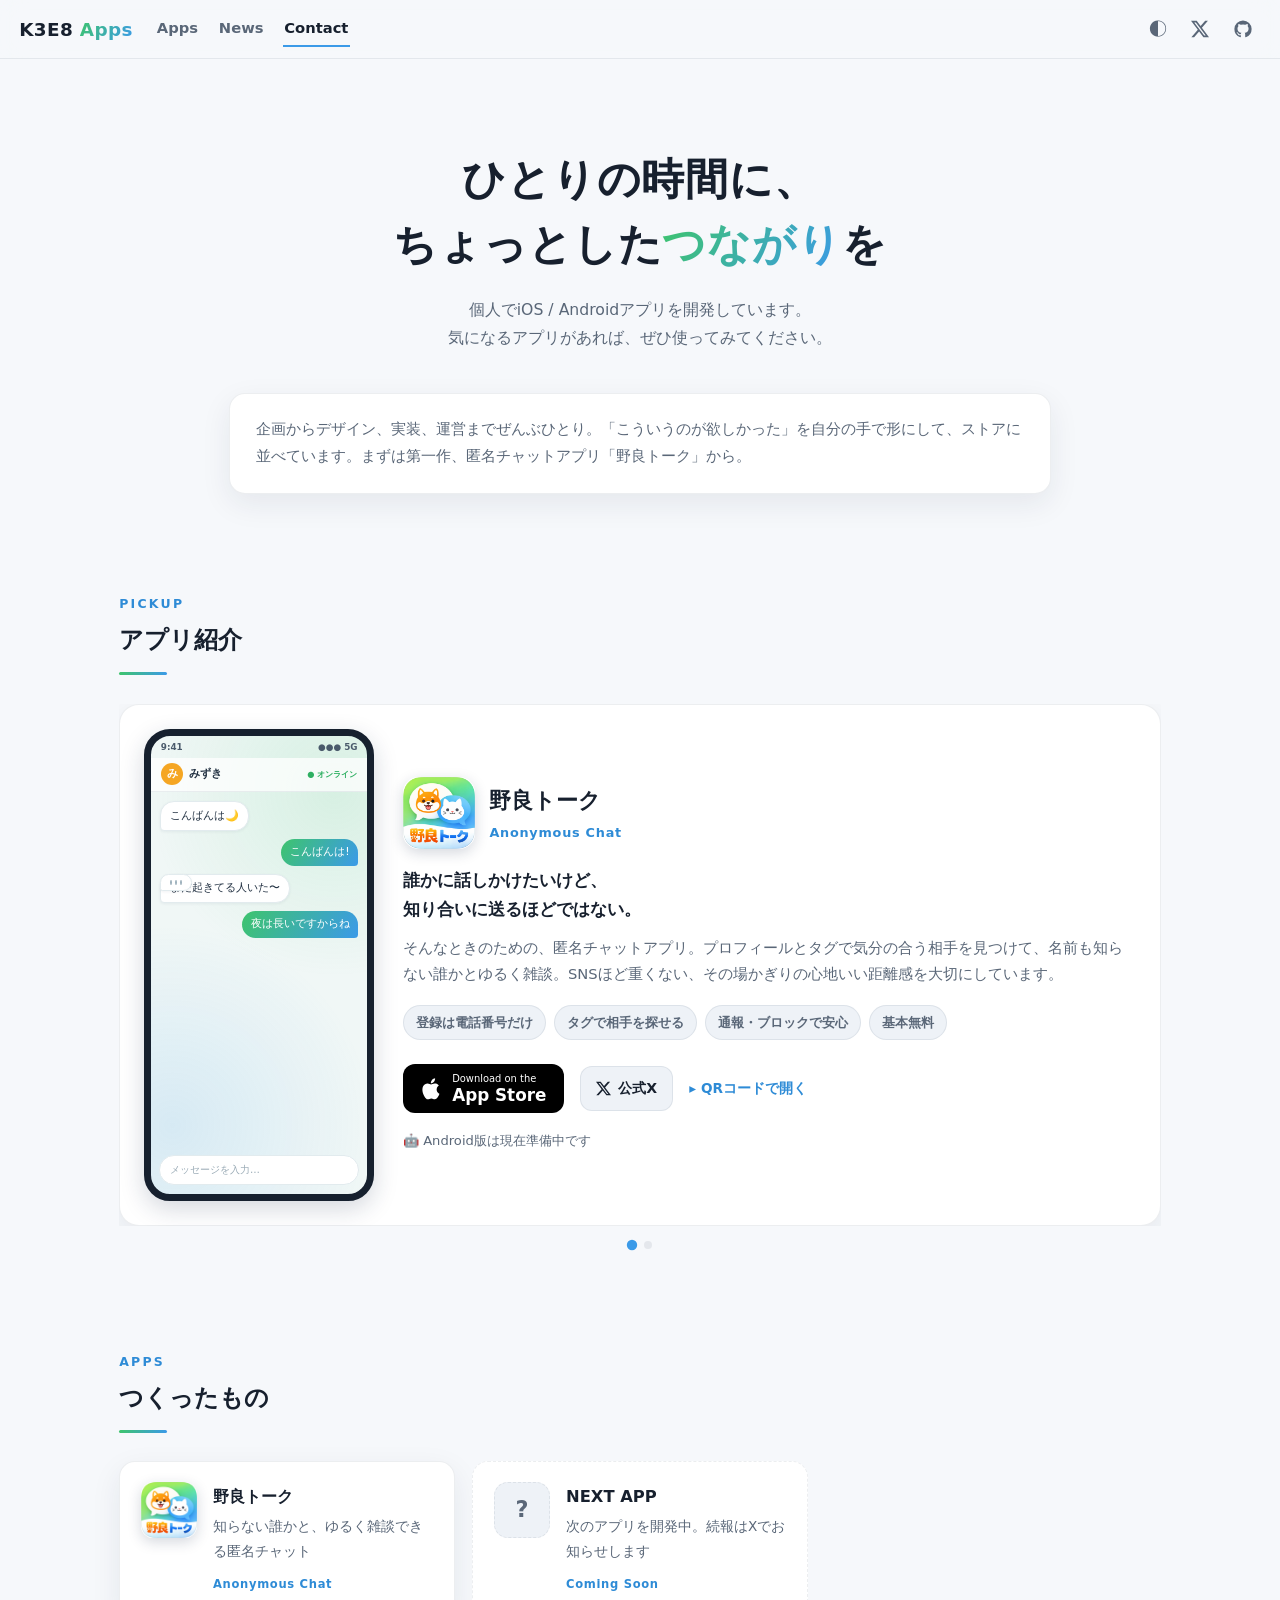
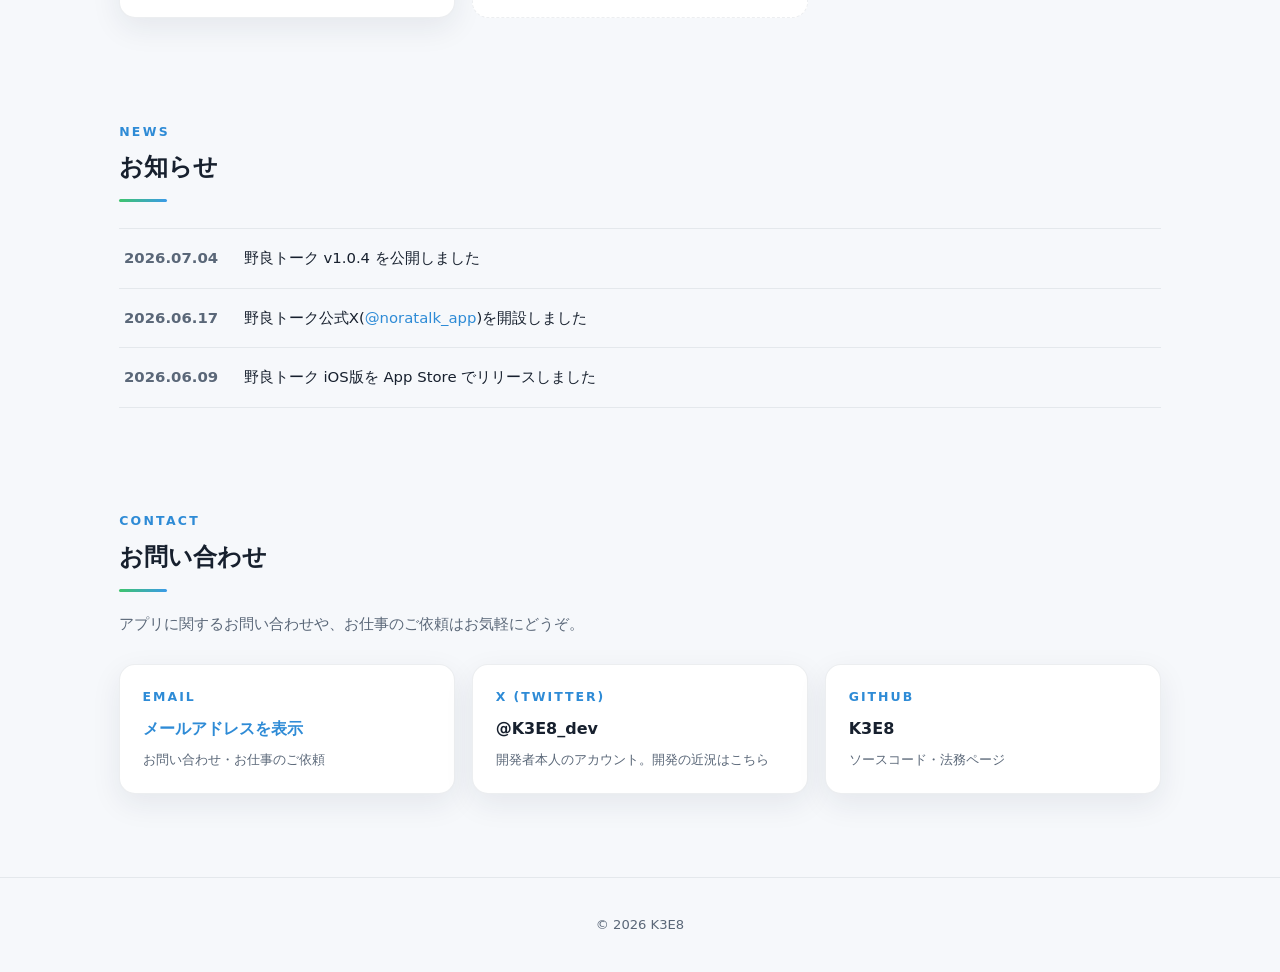
==== index.html @ 37d04482 "Xリンクを新アカウント @K3E8_dev に差し替え Co-Authored-By: Claude Fable 5 <noreply@anthropic.com>" ====
<!DOCTYPE html>
<html lang="ja">
<head>
  <meta charset="UTF-8">
  <meta name="viewport" content="width=device-width, initial-scale=1.0">
  <title>K3E8 Apps | 個人開発のアプリ置き場</title>
  <meta name="description" content="K3E8(ケイ)の個人開発アプリ紹介サイト。匿名チャットアプリ「野良トーク」を配信中。企画からデザイン、実装、運営までひとりで作っています。">

  <!-- ▼ 公開時: ドメインが決まったら k3e8.github.io を実際のものに置換 -->
  <link rel="canonical" href="https://k3e8.github.io/">
  <meta property="og:type" content="website">
  <meta property="og:title" content="K3E8 Apps | 個人開発のアプリ置き場">
  <meta property="og:description" content="匿名チャットアプリ「野良トーク」を配信中。個人開発アプリの紹介サイトです。">
  <meta property="og:url" content="https://k3e8.github.io/">
  <meta property="og:image" content="https://k3e8.github.io/assets/img/og.png">
  <meta name="twitter:card" content="summary_large_image">
  <meta name="twitter:site" content="@K3E8_dev">

  <!-- iOS Safariで開くとApp Storeバナーが自動表示される -->
  <meta name="apple-itunes-app" content="app-id=6766537702">

  <meta name="theme-color" content="#f6f8fb" media="(prefers-color-scheme: light)">
  <meta name="theme-color" content="#0c1220" media="(prefers-color-scheme: dark)">
  <link rel="icon" href="data:image/svg+xml,%3Csvg xmlns='http://www.w3.org/2000/svg' viewBox='0 0 64 64'%3E%3Cdefs%3E%3ClinearGradient id='g' x1='0' y1='0' x2='1' y2='1'%3E%3Cstop offset='0' stop-color='%233ec46d'/%3E%3Cstop offset='1' stop-color='%233b9ae8'/%3E%3C/linearGradient%3E%3C/defs%3E%3Crect width='64' height='64' rx='14' fill='url(%23g)'/%3E%3Ctext x='32' y='44' font-family='Helvetica,Arial' font-weight='bold' font-size='34' fill='white' text-anchor='middle'%3EK3%3C/text%3E%3C/svg%3E">
  <!-- ?v= はキャッシュ対策のバージョン。CSS/JSを変更したら数字を上げる -->
  <link rel="stylesheet" href="css/style.css?v=4">

  <script type="application/ld+json">
  {
    "@context": "https://schema.org",
    "@graph": [
      { "@type": "WebSite", "name": "K3E8 Apps", "url": "https://k3e8.github.io/" },
      { "@type": "Person", "name": "K3E8", "url": "https://k3e8.github.io/" },
      {
        "@type": "SoftwareApplication",
        "name": "野良トーク",
        "operatingSystem": "iOS",
        "applicationCategory": "SocialNetworkingApplication",
        "offers": { "@type": "Offer", "price": "0", "priceCurrency": "JPY" },
        "url": "https://apps.apple.com/jp/app/id6766537702"
      }
    ]
  }
  </script>
</head>
<body>

<header class="site-header" id="top">
  <div class="header-inner">
    <a class="logo" href="#top">K3E8 <span class="accent">Apps</span></a>
    <nav class="global-nav" aria-label="メイン">
      <a href="#apps" data-spy="apps">Apps</a>
      <a href="#news" data-spy="news">News</a>
      <a href="#contact" data-spy="contact">Contact</a>
    </nav>
    <div class="header-actions">
      <button id="theme-toggle" class="icon-btn" type="button" aria-label="テーマ切替" title="ライト/ダーク切替">
        <span class="theme-icon" aria-hidden="true"></span>
      </button>
      <a class="icon-btn" href="https://x.com/K3E8_dev" target="_blank" rel="noopener" aria-label="X (Twitter)">
        <svg viewBox="0 0 24 24" width="18" height="18" fill="currentColor" aria-hidden="true"><path d="M18.9 1.15h3.68l-8.04 9.19L24 22.85h-7.4l-5.8-7.58-6.64 7.58H.47l8.6-9.83L0 1.15h7.59l5.24 6.93 6.07-6.93Zm-1.29 19.5h2.04L6.49 3.24H4.3L17.6 20.65Z"/></svg>
      </a>
      <a class="icon-btn" href="https://github.com/K3E8" target="_blank" rel="noopener" aria-label="GitHub">
        <svg viewBox="0 0 24 24" width="18" height="18" fill="currentColor" aria-hidden="true"><path d="M12 .5A11.5 11.5 0 0 0 .5 12a11.5 11.5 0 0 0 7.86 10.91c.58.11.79-.25.79-.55v-2.15c-3.2.7-3.87-1.36-3.87-1.36-.52-1.33-1.28-1.68-1.28-1.68-1.04-.71.08-.7.08-.7 1.15.08 1.76 1.19 1.76 1.19 1.03 1.76 2.7 1.25 3.35.96.1-.75.4-1.25.72-1.54-2.55-.29-5.23-1.28-5.23-5.68 0-1.26.45-2.28 1.19-3.09-.12-.29-.52-1.46.11-3.05 0 0 .97-.31 3.18 1.18a11 11 0 0 1 5.78 0c2.2-1.49 3.17-1.18 3.17-1.18.63 1.59.23 2.76.12 3.05.74.81 1.18 1.83 1.18 3.09 0 4.41-2.69 5.38-5.25 5.67.41.35.77 1.05.77 2.12v3.14c0 .3.2.67.8.55A11.5 11.5 0 0 0 23.5 12 11.5 11.5 0 0 0 12 .5Z"/></svg>
      </a>
    </div>
  </div>
</header>

<main>
  <!-- ============ HERO ============ -->
  <section class="hero">
    <h1>ひとりの時間に、<br>ちょっとした<span class="accent">つながり</span>を</h1>
    <p class="hero-sub">個人でiOS / Androidアプリを開発しています。<br>気になるアプリがあれば、ぜひ使ってみてください。</p>
    <div class="intro-card reveal">
      <p>企画からデザイン、実装、運営までぜんぶひとり。「こういうのが欲しかった」を自分の手で形にして、ストアに並べています。まずは第一作、匿名チャットアプリ「野良トーク」から。</p>
    </div>
  </section>

  <!-- ============ PICKUP ============ -->
  <section class="section" id="apps">
    <p class="section-label">Pickup</p>
    <h2 class="section-title">アプリ紹介</h2>

    <div class="pickup-track reveal" id="pickup-track">
    <article class="pickup-card" data-href="https://apps.apple.com/jp/app/id6766537702" title="App Storeで野良トークを見る">
      <div class="pickup-media">
        <div class="phone-demo" role="img" aria-label="野良トークのチャット画面: 知らない誰かとゆるく雑談しているデモ">
          <div class="pd-status"><span>9:41</span><span>●●● 5G</span></div>
          <div class="pd-header">
            <span class="pd-avatar">み</span>
            <span class="pd-name">みずき</span>
            <span class="pd-online">● オンライン</span>
          </div>
          <div class="pd-chat">
            <div class="pd-msg pd-in pd-m1"><p>こんばんは🌙</p></div>
            <div class="pd-msg pd-out pd-m2"><p>こんばんは!</p></div>
            <div class="pd-slot">
              <div class="pd-msg pd-in pd-typing" aria-hidden="true"><p><i></i><i></i><i></i></p></div>
              <div class="pd-msg pd-in pd-m3"><p>まだ起きてる人いた〜</p></div>
            </div>
            <div class="pd-msg pd-out pd-m4"><p>夜は長いですからね</p></div>
          </div>
          <div class="pd-input">メッセージを入力…</div>
        </div>
      </div>

      <div class="pickup-body">
        <div class="app-title-row">
          <img class="app-icon" src="assets/img/noratalk/icon-512.png" width="72" height="72" alt="野良トークのアイコン">
          <div>
            <h3 class="app-name">野良トーク</h3>
            <p class="app-genre">Anonymous Chat</p>
          </div>
        </div>

        <p class="app-tagline">誰かに話しかけたいけど、<br>知り合いに送るほどではない。</p>
        <p class="app-desc">
          そんなときのための、匿名チャットアプリ。プロフィールとタグで気分の合う相手を見つけて、名前も知らない誰かとゆるく雑談。SNSほど重くない、その場かぎりの心地いい距離感を大切にしています。
        </p>

        <ul class="feature-chips" aria-label="特徴">
          <li>登録は電話番号だけ</li>
          <li>タグで相手を探せる</li>
          <li>通報・ブロックで安心</li>
          <li>基本無料</li>
        </ul>

        <div class="store-row">
          <a class="store-btn" href="https://apps.apple.com/jp/app/id6766537702" target="_blank" rel="noopener">
            <svg viewBox="0 0 24 24" width="22" height="22" fill="currentColor" aria-hidden="true"><path d="M17.05 12.54c-.03-2.89 2.36-4.28 2.47-4.35-1.35-1.97-3.44-2.24-4.18-2.27-1.78-.18-3.47 1.05-4.37 1.05-.9 0-2.29-1.02-3.77-1-1.94.03-3.72 1.13-4.72 2.86-2.01 3.49-.51 8.66 1.45 11.49.96 1.39 2.1 2.94 3.6 2.88 1.45-.06 2-.93 3.74-.93 1.75 0 2.24.93 3.77.9 1.56-.03 2.55-1.41 3.5-2.8 1.1-1.61 1.56-3.17 1.58-3.25-.03-.02-3.03-1.16-3.07-4.58ZM14.18 4.06c.8-.97 1.34-2.32 1.19-3.66-1.15.05-2.55.77-3.38 1.74-.74.85-1.39 2.23-1.22 3.54 1.29.1 2.6-.65 3.41-1.62Z"/></svg>
            <span><small>Download on the</small><strong>App Store</strong></span>
          </a>
          <a class="x-btn" href="https://x.com/noratalk_app" target="_blank" rel="noopener" title="野良トーク公式Xを開く">
            <svg viewBox="0 0 24 24" width="15" height="15" fill="currentColor" aria-hidden="true"><path d="M18.9 1.15h3.68l-8.04 9.19L24 22.85h-7.4l-5.8-7.58-6.64 7.58H.47l8.6-9.83L0 1.15h7.59l5.24 6.93 6.07-6.93Zm-1.29 19.5h2.04L6.49 3.24H4.3L17.6 20.65Z"/></svg>
            <span>公式X</span>
          </a>
          <details class="qr-details">
            <summary>QRコードで開く</summary>
            <div class="qr-pop">
              <img src="assets/img/noratalk/qr-ios.png" width="120" height="120" alt="App StoreへのQRコード">
              <p>スマホのカメラで読み取ると<br>App Storeが開きます</p>
            </div>
          </details>
        </div>
        <p class="android-note">Android版は現在準備中です</p>
      </div>
    </article>

    <article class="pickup-card pickup-card--soon" aria-label="開発中の次のアプリ">
      <div class="pickup-soon">
        <div class="soon-icon" aria-hidden="true">?</div>
        <h3>NEXT APP</h3>
        <p>次のアプリを開発中です。<br>続報は <a href="https://x.com/K3E8_dev" target="_blank" rel="noopener">X</a> でお知らせします。</p>
      </div>
    </article>
    </div><!-- /.pickup-track -->
    <div class="pickup-dots" id="pickup-dots" role="tablist" aria-label="アプリ紹介の切り替え"></div>
  </section>

  <!-- ============ APPS ============ -->
  <section class="section">
    <p class="section-label">Apps</p>
    <h2 class="section-title">つくったもの</h2>
    <div class="app-grid">
      <a class="app-card reveal" href="https://apps.apple.com/jp/app/id6766537702" target="_blank" rel="noopener">
        <img class="app-icon" src="assets/img/noratalk/icon-512.png" width="56" height="56" alt="" loading="lazy">
        <div>
          <h3>野良トーク</h3>
          <p>知らない誰かと、ゆるく雑談できる匿名チャット</p>
          <span class="app-genre">Anonymous Chat</span>
        </div>
      </a>
      <div class="app-card app-card--soon reveal" aria-label="開発中のアプリ">
        <div class="soon-icon" aria-hidden="true">?</div>
        <div>
          <h3>NEXT APP</h3>
          <p>次のアプリを開発中。続報はXでお知らせします</p>
          <span class="app-genre">Coming Soon</span>
        </div>
      </div>
    </div>
  </section>

  <!-- ============ NEWS ============ -->
  <section class="section" id="news">
    <p class="section-label">News</p>
    <h2 class="section-title">お知らせ</h2>
    <ul class="news-list reveal">
      <li><time datetime="2026-07-04">2026.07.04</time><p>野良トーク v1.0.4 を公開しました</p></li>
      <li><time datetime="2026-06-17">2026.06.17</time><p>野良トーク公式X(<a href="https://x.com/noratalk_app" target="_blank" rel="noopener">@noratalk_app</a>)を開設しました</p></li>
      <li><time datetime="2026-06-09">2026.06.09</time><p>野良トーク iOS版を App Store でリリースしました</p></li>
    </ul>
  </section>

  <!-- ============ CONTACT ============ -->
  <section class="section" id="contact">
    <p class="section-label">Contact</p>
    <h2 class="section-title">お問い合わせ</h2>
    <p class="contact-lead">アプリに関するお問い合わせや、お仕事のご依頼はお気軽にどうぞ。</p>
    <div class="contact-grid">
      <div class="contact-card reveal">
        <h3>Email</h3>
        <!-- アドレスはJSで組み立て(ボットのスクレイピング対策) -->
        <button id="email-reveal" class="text-btn" type="button"
                data-u="s299792458star" data-d="gmail.com">メールアドレスを表示</button>
        <p class="contact-note">お問い合わせ・お仕事のご依頼</p>
      </div>
      <a class="contact-card reveal" href="https://x.com/K3E8_dev" target="_blank" rel="noopener">
        <h3>X (Twitter)</h3>
        <p class="contact-value">@K3E8_dev</p>
        <p class="contact-note">開発者本人のアカウント。開発の近況はこちら</p>
      </a>
      <a class="contact-card reveal" href="https://github.com/K3E8" target="_blank" rel="noopener">
        <h3>GitHub</h3>
        <p class="contact-value">K3E8</p>
        <p class="contact-note">ソースコード・法務ページ</p>
      </a>
    </div>
  </section>
</main>

<footer class="site-footer">
  <p>© 2026 K3E8</p>
</footer>

<button id="to-top" class="to-top" type="button" aria-label="ページ上部へ戻る">↑</button>

<script src="js/main.js?v=7" defer></script>
</body>
</html>
---- css/style.css ----
/* ============ テーマ変数 ============ */
:root {
  color-scheme: light dark;
  --bg: #f6f8fb;
  --bg-soft: #eef2f7;
  --card: #ffffff;
  --card-border: rgba(20, 40, 70, 0.08);
  --text: #17202e;
  --text-sub: #5a6778;
  --accent-1: #3ec46d;
  --accent-2: #3b9ae8;
  --accent-text: #2e8bd6;
  --shadow: 0 10px 30px rgba(20, 40, 70, 0.08);
  --header-bg: rgba(246, 248, 251, 0.82);
}
[data-theme="dark"] {
  --bg: #0c1220;
  --bg-soft: #101828;
  --card: #141d2e;
  --card-border: rgba(255, 255, 255, 0.07);
  --text: #e9eef6;
  --text-sub: #93a0b4;
  --accent-text: #6db9f2;
  --shadow: 0 12px 32px rgba(0, 0, 0, 0.35);
  --header-bg: rgba(12, 18, 32, 0.82);
}
@media (prefers-color-scheme: dark) {
  :root:not([data-theme="light"]) {
    --bg: #0c1220;
    --bg-soft: #101828;
    --card: #141d2e;
    --card-border: rgba(255, 255, 255, 0.07);
    --text: #e9eef6;
    --text-sub: #93a0b4;
    --accent-text: #6db9f2;
    --shadow: 0 12px 32px rgba(0, 0, 0, 0.35);
    --header-bg: rgba(12, 18, 32, 0.82);
  }
}

/* ============ ベース ============ */
* { margin: 0; padding: 0; box-sizing: border-box; }
html { scroll-behavior: smooth; }
body {
  font-family: "Hiragino Sans", "Hiragino Kaku Gothic ProN", "Noto Sans JP", system-ui, sans-serif;
  background: var(--bg);
  color: var(--text);
  line-height: 1.8;
  -webkit-font-smoothing: antialiased;
}
img { max-width: 100%; height: auto; display: block; }
a { color: inherit; text-decoration: none; }
.accent {
  background: linear-gradient(120deg, var(--accent-1), var(--accent-2));
  -webkit-background-clip: text;
  background-clip: text;
  color: transparent;
}

/* ============ ヘッダー ============ */
.site-header {
  position: sticky; top: 0; z-index: 100;
  background: var(--header-bg);
  backdrop-filter: blur(12px);
  -webkit-backdrop-filter: blur(12px);
  border-bottom: 1px solid var(--card-border);
}
.header-inner {
  padding: 0.7rem 1.2rem;
  display: flex; align-items: center; gap: 1.4rem;
}
.logo { font-weight: 800; font-size: 1.15rem; letter-spacing: 0.02em; }
.global-nav { display: flex; gap: 1.1rem; font-size: 0.92rem; font-weight: 600; }
.global-nav a { color: var(--text-sub); padding: 0.2rem 0.1rem; border-bottom: 2px solid transparent; transition: color 0.2s, border-color 0.2s; }
.global-nav a:hover, .global-nav a.active { color: var(--text); border-bottom-color: var(--accent-2); }
.header-actions { margin-left: auto; display: flex; align-items: center; gap: 0.4rem; }
.icon-btn {
  display: inline-flex; align-items: center; justify-content: center;
  width: 36px; height: 36px; border-radius: 10px;
  border: 1px solid transparent; background: none; color: var(--text-sub);
  cursor: pointer; transition: background 0.2s, color 0.2s;
}
.icon-btn:hover { background: var(--bg-soft); color: var(--text); }
.theme-icon::before { content: "◐"; font-size: 1.15rem; line-height: 1; }

/* ============ ヒーロー ============ */
.hero { max-width: 860px; margin: 0 auto; padding: 5.5rem 1.2rem 3rem; text-align: center; }
.hero h1 { font-size: clamp(1.7rem, 5vw, 2.7rem); font-weight: 800; line-height: 1.5; letter-spacing: 0.02em; }
.hero-sub { margin-top: 1.2rem; color: var(--text-sub); font-size: 0.98rem; }
.intro-card {
  margin-top: 2.5rem; padding: 1.4rem 1.6rem; text-align: left;
  background: var(--card); border: 1px solid var(--card-border);
  border-radius: 16px; box-shadow: var(--shadow); color: var(--text-sub); font-size: 0.95rem;
}

/* ============ セクション共通 ============ */
.section { max-width: 1080px; margin: 0 auto; padding: 3.2rem 1.2rem; }
.section-label {
  font-size: 0.78rem; font-weight: 700; letter-spacing: 0.18em; text-transform: uppercase;
  color: var(--accent-text);
}
.section-title { font-size: 1.5rem; font-weight: 800; margin-top: 0.2rem; }
.section-title::after {
  content: ""; display: block; width: 48px; height: 3px; margin-top: 0.6rem;
  border-radius: 2px; background: linear-gradient(90deg, var(--accent-1), var(--accent-2));
}

/* ============ PICKUPカード ============ */
.pickup-track {
  margin-top: 1.8rem; display: flex; gap: 1.2rem;
  overflow-x: auto; scroll-snap-type: x mandatory; scrollbar-width: none;
}
.pickup-track::-webkit-scrollbar { display: none; }
.pickup-track.dragging { user-select: none; cursor: grabbing; scroll-snap-type: none; scroll-behavior: auto; }
.pickup-card {
  flex: 0 0 100%; scroll-snap-align: center;
  display: grid; grid-template-columns: minmax(180px, 230px) 1fr; gap: 1.8rem;
  background: var(--card); border: 1px solid var(--card-border); border-radius: 20px;
  padding: 1.5rem; box-shadow: var(--shadow); align-items: center;
  cursor: pointer; transition: border-color 0.18s;
}
.pickup-card:hover { border-color: var(--accent-2); }
.pickup-card--soon {
  cursor: default; border-style: dashed; box-shadow: none;
  display: grid; grid-template-columns: 1fr; place-items: center; text-align: center;
  min-height: 260px;
}
.pickup-card--soon:hover { border-color: var(--card-border); }
.pickup-soon .soon-icon { margin: 0 auto; }
.pickup-soon h3 { margin-top: 0.9rem; font-size: 1.15rem; font-weight: 800; }
.pickup-soon p { margin-top: 0.5rem; color: var(--text-sub); font-size: 0.92rem; }
.pickup-soon a { color: var(--accent-text); }
.pickup-soon a:hover { text-decoration: underline; }
.pickup-dots { display: flex; justify-content: center; gap: 0.45rem; margin-top: 0.9rem; }
.pickup-dots button {
  width: 8px; height: 8px; border-radius: 50%; border: none; padding: 0;
  background: var(--card-border); cursor: pointer; transition: background 0.2s, transform 0.2s;
}
.pickup-dots button.active { background: var(--accent-2); transform: scale(1.3); }
.pickup-media img, .pickup-media video {
  border-radius: 14px; border: 1px solid var(--card-border); width: 100%; height: auto;
}

/* ---- チャット画面デモ(CSSアニメーション) ---- */
.phone-demo {
  aspect-ratio: 9 / 18.5; width: 100%; font-size: 11px;
  display: flex; flex-direction: column;
  border: 7px solid #16202e; border-radius: 26px;
  background:
    radial-gradient(circle at 85% 12%, rgba(62, 196, 109, 0.14), transparent 42%),
    radial-gradient(circle at 10% 85%, rgba(59, 154, 232, 0.14), transparent 46%),
    #f0f7f6;
  box-shadow: 0 8px 24px rgba(20, 40, 70, 0.18);
  overflow: hidden; color: #223142;
}
.pd-status {
  display: flex; justify-content: space-between; padding: 0.5em 1.1em 0.2em;
  font-size: 0.8em; font-weight: 700; color: #4a5a6b;
}
.pd-header {
  display: flex; align-items: center; gap: 0.5em; padding: 0.5em 0.9em;
  background: rgba(255, 255, 255, 0.75); border-bottom: 1px solid rgba(30, 60, 90, 0.08);
}
.pd-avatar {
  width: 2em; height: 2em; border-radius: 50%; flex: 0 0 auto;
  display: grid; place-items: center;
  background: #f5a623; color: #fff; font-weight: 800;
}
.pd-name { font-weight: 800; }
.pd-online { margin-left: auto; font-size: 0.75em; color: #2eaf62; font-weight: 700; }
.pd-chat {
  flex: 1; display: flex; flex-direction: column; gap: 0.7em; padding: 0.9em 0.8em;
}
.pd-msg { display: flex; }
.pd-msg p {
  max-width: 80%; padding: 0.5em 0.8em; line-height: 1.5;
  border-radius: 14px; margin: 0;
}
.pd-in p {
  background: #fff; border: 1px solid #e2ebee; border-bottom-left-radius: 4px;
  box-shadow: 0 1px 3px rgba(20, 40, 70, 0.06);
}
.pd-out { justify-content: flex-end; }
.pd-out p {
  background: linear-gradient(120deg, var(--accent-1), var(--accent-2));
  color: #fff; border-bottom-right-radius: 4px;
}
.pd-slot { position: relative; }
.pd-typing { position: absolute; inset: 0 auto auto 0; }
.pd-typing p { display: flex; gap: 0.3em; align-items: center; height: 100%; }
.pd-typing i {
  width: 0.42em; height: 0.42em; border-radius: 50%; background: #9fb2bd;
  animation: pd-bounce 1.1s ease-in-out infinite;
}
.pd-typing i:nth-child(2) { animation-delay: 0.18s; }
.pd-typing i:nth-child(3) { animation-delay: 0.36s; }
@keyframes pd-bounce { 0%, 60%, 100% { transform: none; } 30% { transform: translateY(-0.35em); } }
.pd-input {
  margin: 0 0.8em 0.9em; padding: 0.55em 1em; border-radius: 999px;
  background: #fff; border: 1px solid #e2ebee; color: #9aabb6; font-size: 0.9em;
}

/* 会話のタイムライン(13秒ループ) */
.pd-m1 { animation: pd-m1 13s ease infinite; }
.pd-m2 { animation: pd-m2 13s ease infinite; }
.pd-typing { animation: pd-ty 13s ease infinite; }
.pd-m3 { animation: pd-m3 13s ease infinite; }
.pd-m4 { animation: pd-m4 13s ease infinite; }
@keyframes pd-m1 { 0%, 4% { opacity: 0; transform: translateY(9px) scale(0.95); } 8%, 93% { opacity: 1; transform: none; } 98%, 100% { opacity: 0; transform: translateY(9px) scale(0.95); } }
@keyframes pd-m2 { 0%, 17% { opacity: 0; transform: translateY(9px) scale(0.95); } 21%, 93% { opacity: 1; transform: none; } 98%, 100% { opacity: 0; transform: translateY(9px) scale(0.95); } }
@keyframes pd-ty { 0%, 29% { opacity: 0; } 32%, 44% { opacity: 1; } 47%, 100% { opacity: 0; } }
@keyframes pd-m3 { 0%, 47% { opacity: 0; transform: translateY(9px) scale(0.95); } 51%, 93% { opacity: 1; transform: none; } 98%, 100% { opacity: 0; transform: translateY(9px) scale(0.95); } }
@keyframes pd-m4 { 0%, 66% { opacity: 0; transform: translateY(9px) scale(0.95); } 70%, 93% { opacity: 1; transform: none; } 98%, 100% { opacity: 0; transform: translateY(9px) scale(0.95); } }
@media (prefers-reduced-motion: reduce) {
  .pd-m1, .pd-m2, .pd-m3, .pd-m4, .pd-typing, .pd-typing i { animation: none; }
  .pd-typing { display: none; }
}

.app-title-row { display: flex; align-items: center; gap: 0.9rem; }
.app-icon { border-radius: 22%; box-shadow: 0 4px 14px rgba(20, 40, 70, 0.18); }
.app-name { font-size: 1.35rem; font-weight: 800; }
.app-genre { font-size: 0.8rem; font-weight: 700; color: var(--accent-text); letter-spacing: 0.06em; }
.app-tagline { margin-top: 1.1rem; font-size: 1.05rem; font-weight: 700; line-height: 1.7; }
.app-desc { margin-top: 0.7rem; color: var(--text-sub); font-size: 0.92rem; }
.feature-chips { margin-top: 1.1rem; display: flex; flex-wrap: wrap; gap: 0.5rem; list-style: none; }
.feature-chips li {
  font-size: 0.8rem; font-weight: 600; padding: 0.3rem 0.75rem; border-radius: 999px;
  background: var(--bg-soft); border: 1px solid var(--card-border); color: var(--text-sub);
}

.store-row { margin-top: 1.5rem; display: flex; align-items: center; flex-wrap: wrap; gap: 1rem; }
.store-btn {
  display: inline-flex; align-items: center; gap: 0.6rem;
  background: #000; color: #fff; border-radius: 12px; padding: 0.55rem 1.1rem;
  transition: transform 0.15s, box-shadow 0.15s;
}
[data-theme="dark"] .store-btn { background: #fff; color: #000; }
@media (prefers-color-scheme: dark) {
  :root:not([data-theme="light"]) .store-btn { background: #fff; color: #000; }
}
.store-btn:hover { transform: translateY(-2px); box-shadow: var(--shadow); }
.store-btn small { display: block; font-size: 0.62rem; line-height: 1.2; }
.store-btn strong { display: block; font-size: 1.05rem; line-height: 1.2; }

.x-btn {
  display: inline-flex; align-items: center; gap: 0.45rem;
  padding: 0.55rem 0.95rem; border-radius: 12px;
  border: 1px solid var(--card-border); background: var(--bg-soft);
  font-weight: 700; font-size: 0.88rem; color: var(--text);
  transition: transform 0.15s, border-color 0.15s;
}
.x-btn:hover { transform: translateY(-2px); border-color: var(--accent-2); }

.qr-details summary {
  cursor: pointer; font-size: 0.85rem; font-weight: 600; color: var(--accent-text);
  list-style: none;
}
.qr-details summary::-webkit-details-marker { display: none; }
.qr-details summary::before { content: "▸ "; }
.qr-details[open] summary::before { content: "▾ "; }
.qr-pop {
  margin-top: 0.7rem; padding: 0.9rem; display: flex; align-items: center; gap: 0.9rem;
  background: var(--bg-soft); border: 1px solid var(--card-border); border-radius: 12px;
}
.qr-pop img { border-radius: 8px; background: #fff; padding: 4px; }
.qr-pop p { font-size: 0.78rem; color: var(--text-sub); line-height: 1.6; }
.android-note { margin-top: 1rem; font-size: 0.82rem; color: var(--text-sub); }
.android-note::before { content: "🤖 "; }

/* ============ APPSグリッド ============ */
.app-grid { margin-top: 1.8rem; display: grid; grid-template-columns: repeat(auto-fill, minmax(300px, 1fr)); gap: 1.1rem; }
.app-card {
  display: flex; gap: 1rem; align-items: flex-start;
  background: var(--card); border: 1px solid var(--card-border); border-radius: 16px;
  padding: 1.2rem 1.3rem; box-shadow: var(--shadow);
  transition: transform 0.18s, border-color 0.18s;
}
.app-card:hover { transform: translateY(-3px); border-color: var(--accent-2); }
.app-card h3 { font-size: 1.02rem; font-weight: 800; }
.app-card p { font-size: 0.85rem; color: var(--text-sub); margin: 0.2rem 0 0.4rem; }
.app-card .app-genre { font-size: 0.72rem; }
.app-card--soon { border-style: dashed; box-shadow: none; }
.app-card--soon:hover { transform: none; border-color: var(--card-border); }
.soon-icon {
  flex: 0 0 56px; height: 56px; border-radius: 14px; display: grid; place-items: center;
  background: var(--bg-soft); border: 1px dashed var(--card-border);
  font-size: 1.4rem; font-weight: 800; color: var(--text-sub);
}

/* ============ NEWS ============ */
.news-list { margin-top: 1.6rem; list-style: none; border-top: 1px solid var(--card-border); }
.news-list li {
  display: flex; gap: 1.6rem; padding: 1rem 0.3rem;
  border-bottom: 1px solid var(--card-border); font-size: 0.93rem;
}
.news-list time { flex: 0 0 6.2em; color: var(--text-sub); font-weight: 600; font-variant-numeric: tabular-nums; }
.news-list a { color: var(--accent-text); }
.news-list a:hover { text-decoration: underline; }

/* ============ CONTACT ============ */
.contact-lead { margin-top: 1.2rem; color: var(--text-sub); font-size: 0.95rem; }
.contact-grid { margin-top: 1.6rem; display: grid; grid-template-columns: repeat(auto-fill, minmax(260px, 1fr)); gap: 1.1rem; }
.contact-card {
  background: var(--card); border: 1px solid var(--card-border); border-radius: 16px;
  padding: 1.3rem 1.4rem; box-shadow: var(--shadow); transition: transform 0.18s, border-color 0.18s;
}
a.contact-card:hover { transform: translateY(-3px); border-color: var(--accent-2); }
.contact-card h3 {
  font-size: 0.78rem; font-weight: 700; letter-spacing: 0.16em; text-transform: uppercase;
  color: var(--accent-text);
}
.contact-value { margin-top: 0.4rem; font-weight: 700; }
.contact-note { margin-top: 0.3rem; font-size: 0.82rem; color: var(--text-sub); }
.text-btn {
  margin-top: 0.4rem; background: none; border: none; padding: 0;
  font: inherit; font-weight: 700; color: var(--accent-text); cursor: pointer;
}
.text-btn:hover { text-decoration: underline; }

/* ============ フッター他 ============ */
.site-footer {
  margin-top: 2rem; padding: 2.2rem 1.2rem; text-align: center;
  color: var(--text-sub); font-size: 0.82rem; border-top: 1px solid var(--card-border);
}
.to-top {
  position: fixed; right: 1.2rem; bottom: 1.2rem; width: 44px; height: 44px;
  border-radius: 50%; border: 1px solid var(--card-border);
  background: var(--card); color: var(--text); box-shadow: var(--shadow);
  font-size: 1.1rem; cursor: pointer; opacity: 0; pointer-events: none;
  transition: opacity 0.25s, transform 0.25s; transform: translateY(8px);
}
.to-top.show { opacity: 1; pointer-events: auto; transform: none; }

/* ============ スクロール出現 ============ */
.reveal { opacity: 0; transform: translateY(18px); transition: opacity 0.6s ease, transform 0.6s ease; }
.reveal.visible { opacity: 1; transform: none; }
@media (prefers-reduced-motion: reduce) {
  html { scroll-behavior: auto; }
  .reveal { opacity: 1; transform: none; transition: none; }
}

/* ============ レスポンシブ ============ */
@media (max-width: 760px) {
  .pickup-card { grid-template-columns: 1fr; padding: 1.3rem; }
  .pickup-media { max-width: 250px; margin: 0 auto; }
  .hero { padding-top: 3.5rem; }
  .global-nav { gap: 0.8rem; font-size: 0.86rem; }
  .header-inner { gap: 0.9rem; }
}
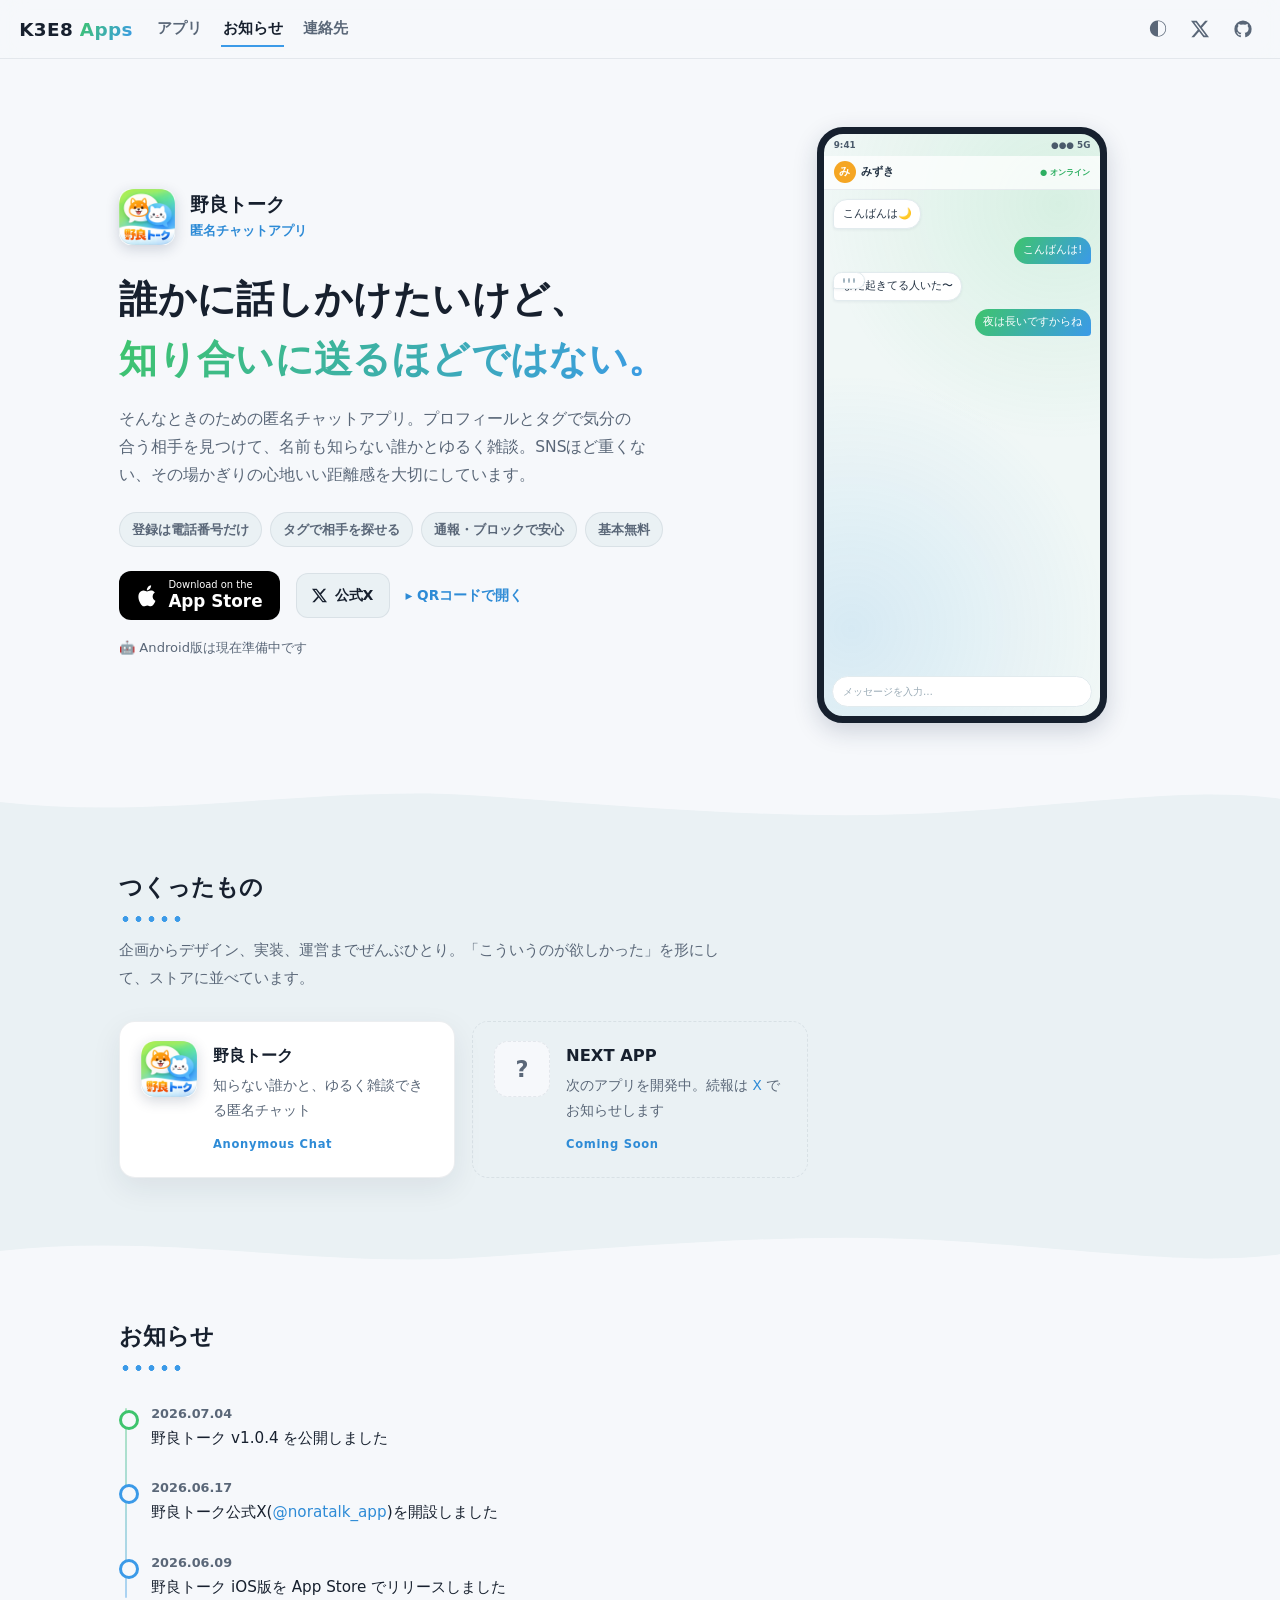
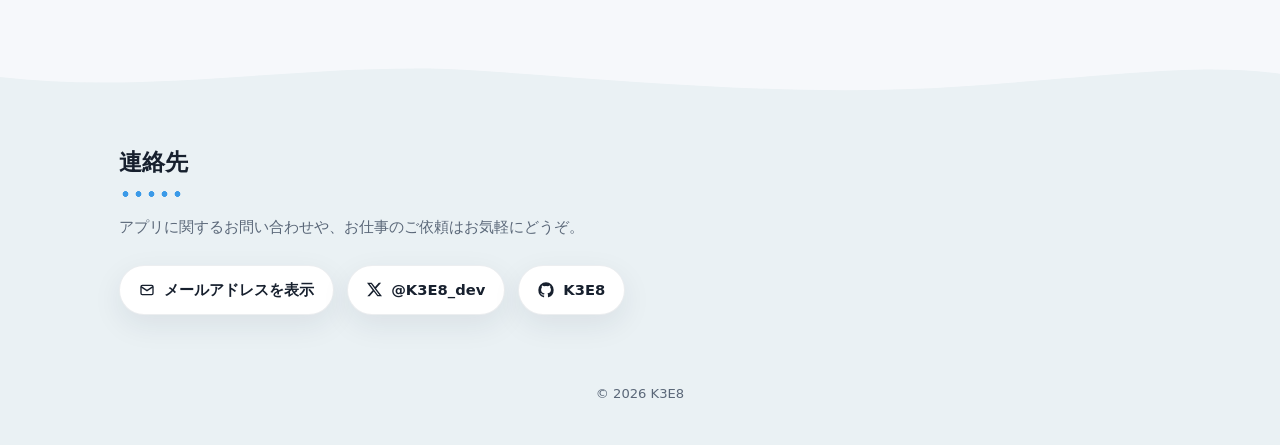
==== commit 7d69a5f0: "プロダクト主導型レイアウトに全面改編 参考サイトのカタログ型構成から脱却: - ヒーローに野良トーク(コピー+動くチャットデモ+App Store/公式X/QR導線) - PICKUPセクションを廃止" ====
--- a/index.html
+++ b/index.html
@@ -6,7 +6,6 @@
   <title>K3E8 Apps | 個人開発のアプリ置き場</title>
   <meta name="description" content="K3E8(ケイ)の個人開発アプリ紹介サイト。匿名チャットアプリ「野良トーク」を配信中。企画からデザイン、実装、運営までひとりで作っています。">
 
-  <!-- ▼ 公開時: ドメインが決まったら k3e8.github.io を実際のものに置換 -->
   <link rel="canonical" href="https://k3e8.github.io/">
   <meta property="og:type" content="website">
   <meta property="og:title" content="K3E8 Apps | 個人開発のアプリ置き場">
@@ -23,7 +22,7 @@
   <meta name="theme-color" content="#0c1220" media="(prefers-color-scheme: dark)">
   <link rel="icon" href="data:image/svg+xml,%3Csvg xmlns='http://www.w3.org/2000/svg' viewBox='0 0 64 64'%3E%3Cdefs%3E%3ClinearGradient id='g' x1='0' y1='0' x2='1' y2='1'%3E%3Cstop offset='0' stop-color='%233ec46d'/%3E%3Cstop offset='1' stop-color='%233b9ae8'/%3E%3C/linearGradient%3E%3C/defs%3E%3Crect width='64' height='64' rx='14' fill='url(%23g)'/%3E%3Ctext x='32' y='44' font-family='Helvetica,Arial' font-weight='bold' font-size='34' fill='white' text-anchor='middle'%3EK3%3C/text%3E%3C/svg%3E">
   <!-- ?v= はキャッシュ対策のバージョン。CSS/JSを変更したら数字を上げる -->
-  <link rel="stylesheet" href="css/style.css?v=4">
+  <link rel="stylesheet" href="css/style.css?v=5">
 
   <script type="application/ld+json">
   {
@@ -49,9 +48,9 @@
   <div class="header-inner">
     <a class="logo" href="#top">K3E8 <span class="accent">Apps</span></a>
     <nav class="global-nav" aria-label="メイン">
-      <a href="#apps" data-spy="apps">Apps</a>
-      <a href="#news" data-spy="news">News</a>
-      <a href="#contact" data-spy="contact">Contact</a>
+      <a href="#apps" data-spy="apps">アプリ</a>
+      <a href="#news" data-spy="news">お知らせ</a>
+      <a href="#contact" data-spy="contact">連絡先</a>
     </nav>
     <div class="header-actions">
       <button id="theme-toggle" class="icon-btn" type="button" aria-label="テーマ切替" title="ライト/ダーク切替">
@@ -68,164 +67,142 @@
 </header>
 
 <main>
-  <!-- ============ HERO ============ -->
-  <section class="hero">
-    <h1>ひとりの時間に、<br>ちょっとした<span class="accent">つながり</span>を</h1>
-    <p class="hero-sub">個人でiOS / Androidアプリを開発しています。<br>気になるアプリがあれば、ぜひ使ってみてください。</p>
-    <div class="intro-card reveal">
-      <p>企画からデザイン、実装、運営までぜんぶひとり。「こういうのが欲しかった」を自分の手で形にして、ストアに並べています。まずは第一作、匿名チャットアプリ「野良トーク」から。</p>
+  <!-- ============ ヒーロー: 野良トーク ============ -->
+  <section class="hero-app">
+    <div class="hero-copy">
+      <div class="hero-brand">
+        <img class="app-icon" src="assets/img/noratalk/icon-512.png" width="56" height="56" alt="野良トークのアイコン">
+        <div>
+          <p class="hero-appname">野良トーク</p>
+          <p class="hero-genre">匿名チャットアプリ</p>
+        </div>
+      </div>
+      <h1>誰かに話しかけたいけど、<br><span class="accent">知り合いに送るほどではない。</span></h1>
+      <p class="hero-desc">
+        そんなときのための匿名チャットアプリ。プロフィールとタグで気分の合う相手を見つけて、名前も知らない誰かとゆるく雑談。SNSほど重くない、その場かぎりの心地いい距離感を大切にしています。
+      </p>
+      <ul class="feature-chips" aria-label="特徴">
+        <li>登録は電話番号だけ</li>
+        <li>タグで相手を探せる</li>
+        <li>通報・ブロックで安心</li>
+        <li>基本無料</li>
+      </ul>
+      <div class="store-row">
+        <a class="store-btn" href="https://apps.apple.com/jp/app/id6766537702" target="_blank" rel="noopener">
+          <svg viewBox="0 0 24 24" width="22" height="22" fill="currentColor" aria-hidden="true"><path d="M17.05 12.54c-.03-2.89 2.36-4.28 2.47-4.35-1.35-1.97-3.44-2.24-4.18-2.27-1.78-.18-3.47 1.05-4.37 1.05-.9 0-2.29-1.02-3.77-1-1.94.03-3.72 1.13-4.72 2.86-2.01 3.49-.51 8.66 1.45 11.49.96 1.39 2.1 2.94 3.6 2.88 1.45-.06 2-.93 3.74-.93 1.75 0 2.24.93 3.77.9 1.56-.03 2.55-1.41 3.5-2.8 1.1-1.61 1.56-3.17 1.58-3.25-.03-.02-3.03-1.16-3.07-4.58ZM14.18 4.06c.8-.97 1.34-2.32 1.19-3.66-1.15.05-2.55.77-3.38 1.74-.74.85-1.39 2.23-1.22 3.54 1.29.1 2.6-.65 3.41-1.62Z"/></svg>
+          <span><small>Download on the</small><strong>App Store</strong></span>
+        </a>
+        <a class="x-btn" href="https://x.com/noratalk_app" target="_blank" rel="noopener" title="野良トーク公式Xを開く">
+          <svg viewBox="0 0 24 24" width="15" height="15" fill="currentColor" aria-hidden="true"><path d="M18.9 1.15h3.68l-8.04 9.19L24 22.85h-7.4l-5.8-7.58-6.64 7.58H.47l8.6-9.83L0 1.15h7.59l5.24 6.93 6.07-6.93Zm-1.29 19.5h2.04L6.49 3.24H4.3L17.6 20.65Z"/></svg>
+          <span>公式X</span>
+        </a>
+        <details class="qr-details">
+          <summary>QRコードで開く</summary>
+          <div class="qr-pop">
+            <img src="assets/img/noratalk/qr-ios.png" width="120" height="120" alt="App StoreへのQRコード">
+            <p>スマホのカメラで読み取ると<br>App Storeが開きます</p>
+          </div>
+        </details>
+      </div>
+      <p class="android-note">Android版は現在準備中です</p>
     </div>
+
+    <a class="hero-media" href="https://apps.apple.com/jp/app/id6766537702" target="_blank" rel="noopener" aria-label="App Storeで野良トークを見る">
+      <div class="phone-demo" role="img" aria-label="野良トークのチャット画面: 知らない誰かとゆるく雑談しているデモ">
+        <div class="pd-status"><span>9:41</span><span>●●● 5G</span></div>
+        <div class="pd-header">
+          <span class="pd-avatar">み</span>
+          <span class="pd-name">みずき</span>
+          <span class="pd-online">● オンライン</span>
+        </div>
+        <div class="pd-chat">
+          <div class="pd-msg pd-in pd-m1"><p>こんばんは🌙</p></div>
+          <div class="pd-msg pd-out pd-m2"><p>こんばんは!</p></div>
+          <div class="pd-slot">
+            <div class="pd-msg pd-in pd-typing" aria-hidden="true"><p><i></i><i></i><i></i></p></div>
+            <div class="pd-msg pd-in pd-m3"><p>まだ起きてる人いた〜</p></div>
+          </div>
+          <div class="pd-msg pd-out pd-m4"><p>夜は長いですからね</p></div>
+        </div>
+        <div class="pd-input">メッセージを入力…</div>
+      </div>
+    </a>
   </section>
 
-  <!-- ============ PICKUP ============ -->
-  <section class="section" id="apps">
-    <p class="section-label">Pickup</p>
-    <h2 class="section-title">アプリ紹介</h2>
-
-    <div class="pickup-track reveal" id="pickup-track">
-    <article class="pickup-card" data-href="https://apps.apple.com/jp/app/id6766537702" title="App Storeで野良トークを見る">
-      <div class="pickup-media">
-        <div class="phone-demo" role="img" aria-label="野良トークのチャット画面: 知らない誰かとゆるく雑談しているデモ">
-          <div class="pd-status"><span>9:41</span><span>●●● 5G</span></div>
-          <div class="pd-header">
-            <span class="pd-avatar">み</span>
-            <span class="pd-name">みずき</span>
-            <span class="pd-online">● オンライン</span>
-          </div>
-          <div class="pd-chat">
-            <div class="pd-msg pd-in pd-m1"><p>こんばんは🌙</p></div>
-            <div class="pd-msg pd-out pd-m2"><p>こんばんは!</p></div>
-            <div class="pd-slot">
-              <div class="pd-msg pd-in pd-typing" aria-hidden="true"><p><i></i><i></i><i></i></p></div>
-              <div class="pd-msg pd-in pd-m3"><p>まだ起きてる人いた〜</p></div>
-            </div>
-            <div class="pd-msg pd-out pd-m4"><p>夜は長いですからね</p></div>
-          </div>
-          <div class="pd-input">メッセージを入力…</div>
-        </div>
-      </div>
-
-      <div class="pickup-body">
-        <div class="app-title-row">
-          <img class="app-icon" src="assets/img/noratalk/icon-512.png" width="72" height="72" alt="野良トークのアイコン">
+  <!-- ============ つくったもの ============ -->
+  <div class="wave" aria-hidden="true">
+    <svg viewBox="0 0 1440 56" preserveAspectRatio="none"><path d="M0,28 C180,52 360,6 540,20 C720,34 900,54 1080,40 C1260,26 1350,10 1440,24 L1440,56 L0,56 Z"/></svg>
+  </div>
+  <div class="band">
+    <section class="section" id="apps">
+      <h2 class="section-title">つくったもの</h2>
+      <p class="section-sub">企画からデザイン、実装、運営までぜんぶひとり。「こういうのが欲しかった」を形にして、ストアに並べています。</p>
+      <div class="app-grid">
+        <a class="app-card reveal" href="https://apps.apple.com/jp/app/id6766537702" target="_blank" rel="noopener">
+          <img class="app-icon" src="assets/img/noratalk/icon-512.png" width="56" height="56" alt="" loading="lazy">
           <div>
-            <h3 class="app-name">野良トーク</h3>
-            <p class="app-genre">Anonymous Chat</p>
-          </div>
-        </div>
-
-        <p class="app-tagline">誰かに話しかけたいけど、<br>知り合いに送るほどではない。</p>
-        <p class="app-desc">
-          そんなときのための、匿名チャットアプリ。プロフィールとタグで気分の合う相手を見つけて、名前も知らない誰かとゆるく雑談。SNSほど重くない、その場かぎりの心地いい距離感を大切にしています。
-        </p>
-
-        <ul class="feature-chips" aria-label="特徴">
-          <li>登録は電話番号だけ</li>
-          <li>タグで相手を探せる</li>
-          <li>通報・ブロックで安心</li>
-          <li>基本無料</li>
-        </ul>
-
-        <div class="store-row">
-          <a class="store-btn" href="https://apps.apple.com/jp/app/id6766537702" target="_blank" rel="noopener">
-            <svg viewBox="0 0 24 24" width="22" height="22" fill="currentColor" aria-hidden="true"><path d="M17.05 12.54c-.03-2.89 2.36-4.28 2.47-4.35-1.35-1.97-3.44-2.24-4.18-2.27-1.78-.18-3.47 1.05-4.37 1.05-.9 0-2.29-1.02-3.77-1-1.94.03-3.72 1.13-4.72 2.86-2.01 3.49-.51 8.66 1.45 11.49.96 1.39 2.1 2.94 3.6 2.88 1.45-.06 2-.93 3.74-.93 1.75 0 2.24.93 3.77.9 1.56-.03 2.55-1.41 3.5-2.8 1.1-1.61 1.56-3.17 1.58-3.25-.03-.02-3.03-1.16-3.07-4.58ZM14.18 4.06c.8-.97 1.34-2.32 1.19-3.66-1.15.05-2.55.77-3.38 1.74-.74.85-1.39 2.23-1.22 3.54 1.29.1 2.6-.65 3.41-1.62Z"/></svg>
-            <span><small>Download on the</small><strong>App Store</strong></span>
-          </a>
-          <a class="x-btn" href="https://x.com/noratalk_app" target="_blank" rel="noopener" title="野良トーク公式Xを開く">
-            <svg viewBox="0 0 24 24" width="15" height="15" fill="currentColor" aria-hidden="true"><path d="M18.9 1.15h3.68l-8.04 9.19L24 22.85h-7.4l-5.8-7.58-6.64 7.58H.47l8.6-9.83L0 1.15h7.59l5.24 6.93 6.07-6.93Zm-1.29 19.5h2.04L6.49 3.24H4.3L17.6 20.65Z"/></svg>
-            <span>公式X</span>
-          </a>
-          <details class="qr-details">
-            <summary>QRコードで開く</summary>
-            <div class="qr-pop">
-              <img src="assets/img/noratalk/qr-ios.png" width="120" height="120" alt="App StoreへのQRコード">
-              <p>スマホのカメラで読み取ると<br>App Storeが開きます</p>
-            </div>
-          </details>
-        </div>
-        <p class="android-note">Android版は現在準備中です</p>
-      </div>
-    </article>
-
-    <article class="pickup-card pickup-card--soon" aria-label="開発中の次のアプリ">
-      <div class="pickup-soon">
-        <div class="soon-icon" aria-hidden="true">?</div>
-        <h3>NEXT APP</h3>
-        <p>次のアプリを開発中です。<br>続報は <a href="https://x.com/K3E8_dev" target="_blank" rel="noopener">X</a> でお知らせします。</p>
-      </div>
-    </article>
-    </div><!-- /.pickup-track -->
-    <div class="pickup-dots" id="pickup-dots" role="tablist" aria-label="アプリ紹介の切り替え"></div>
-  </section>
-
-  <!-- ============ APPS ============ -->
-  <section class="section">
-    <p class="section-label">Apps</p>
-    <h2 class="section-title">つくったもの</h2>
-    <div class="app-grid">
-      <a class="app-card reveal" href="https://apps.apple.com/jp/app/id6766537702" target="_blank" rel="noopener">
-        <img class="app-icon" src="assets/img/noratalk/icon-512.png" width="56" height="56" alt="" loading="lazy">
-        <div>
-          <h3>野良トーク</h3>
-          <p>知らない誰かと、ゆるく雑談できる匿名チャット</p>
-          <span class="app-genre">Anonymous Chat</span>
-        </div>
-      </a>
-      <div class="app-card app-card--soon reveal" aria-label="開発中のアプリ">
-        <div class="soon-icon" aria-hidden="true">?</div>
-        <div>
-          <h3>NEXT APP</h3>
-          <p>次のアプリを開発中。続報はXでお知らせします</p>
-          <span class="app-genre">Coming Soon</span>
-        </div>
-      </div>
-    </div>
-  </section>
-
-  <!-- ============ NEWS ============ -->
+            <h3>野良トーク</h3>
+            <p>知らない誰かと、ゆるく雑談できる匿名チャット</p>
+            <span class="app-genre">Anonymous Chat</span>
+          </div>
+        </a>
+        <div class="app-card app-card--soon reveal" aria-label="開発中のアプリ">
+          <div class="soon-icon" aria-hidden="true">?</div>
+          <div>
+            <h3>NEXT APP</h3>
+            <p>次のアプリを開発中。続報は <a href="https://x.com/K3E8_dev" target="_blank" rel="noopener">X</a> でお知らせします</p>
+            <span class="app-genre">Coming Soon</span>
+          </div>
+        </div>
+      </div>
+    </section>
+  </div>
+  <div class="wave wave--flip" aria-hidden="true">
+    <svg viewBox="0 0 1440 56" preserveAspectRatio="none"><path d="M0,28 C180,52 360,6 540,20 C720,34 900,54 1080,40 C1260,26 1350,10 1440,24 L1440,56 L0,56 Z"/></svg>
+  </div>
+
+  <!-- ============ お知らせ ============ -->
   <section class="section" id="news">
-    <p class="section-label">News</p>
     <h2 class="section-title">お知らせ</h2>
-    <ul class="news-list reveal">
+    <ol class="timeline reveal">
       <li><time datetime="2026-07-04">2026.07.04</time><p>野良トーク v1.0.4 を公開しました</p></li>
       <li><time datetime="2026-06-17">2026.06.17</time><p>野良トーク公式X(<a href="https://x.com/noratalk_app" target="_blank" rel="noopener">@noratalk_app</a>)を開設しました</p></li>
       <li><time datetime="2026-06-09">2026.06.09</time><p>野良トーク iOS版を App Store でリリースしました</p></li>
-    </ul>
+    </ol>
   </section>
 
-  <!-- ============ CONTACT ============ -->
-  <section class="section" id="contact">
-    <p class="section-label">Contact</p>
-    <h2 class="section-title">お問い合わせ</h2>
-    <p class="contact-lead">アプリに関するお問い合わせや、お仕事のご依頼はお気軽にどうぞ。</p>
-    <div class="contact-grid">
-      <div class="contact-card reveal">
-        <h3>Email</h3>
+  <!-- ============ 連絡先 ============ -->
+  <div class="wave" aria-hidden="true">
+    <svg viewBox="0 0 1440 56" preserveAspectRatio="none"><path d="M0,28 C180,52 360,6 540,20 C720,34 900,54 1080,40 C1260,26 1350,10 1440,24 L1440,56 L0,56 Z"/></svg>
+  </div>
+  <div class="band band--footer">
+    <section class="section" id="contact">
+      <h2 class="section-title">連絡先</h2>
+      <p class="contact-lead">アプリに関するお問い合わせや、お仕事のご依頼はお気軽にどうぞ。</p>
+      <div class="contact-links reveal">
         <!-- アドレスはJSで組み立て(ボットのスクレイピング対策) -->
-        <button id="email-reveal" class="text-btn" type="button"
-                data-u="s299792458star" data-d="gmail.com">メールアドレスを表示</button>
-        <p class="contact-note">お問い合わせ・お仕事のご依頼</p>
-      </div>
-      <a class="contact-card reveal" href="https://x.com/K3E8_dev" target="_blank" rel="noopener">
-        <h3>X (Twitter)</h3>
-        <p class="contact-value">@K3E8_dev</p>
-        <p class="contact-note">開発者本人のアカウント。開発の近況はこちら</p>
-      </a>
-      <a class="contact-card reveal" href="https://github.com/K3E8" target="_blank" rel="noopener">
-        <h3>GitHub</h3>
-        <p class="contact-value">K3E8</p>
-        <p class="contact-note">ソースコード・法務ページ</p>
-      </a>
-    </div>
-  </section>
+        <button id="email-reveal" class="contact-pill" type="button" data-u="s299792458star" data-d="gmail.com">
+          <svg viewBox="0 0 24 24" width="16" height="16" fill="none" stroke="currentColor" stroke-width="2" aria-hidden="true"><rect x="3" y="5" width="18" height="14" rx="2"/><path d="m3 7 9 6 9-6"/></svg>
+          <span>メールアドレスを表示</span>
+        </button>
+        <a class="contact-pill" href="https://x.com/K3E8_dev" target="_blank" rel="noopener">
+          <svg viewBox="0 0 24 24" width="15" height="15" fill="currentColor" aria-hidden="true"><path d="M18.9 1.15h3.68l-8.04 9.19L24 22.85h-7.4l-5.8-7.58-6.64 7.58H.47l8.6-9.83L0 1.15h7.59l5.24 6.93 6.07-6.93Zm-1.29 19.5h2.04L6.49 3.24H4.3L17.6 20.65Z"/></svg>
+          <span>@K3E8_dev</span>
+        </a>
+        <a class="contact-pill" href="https://github.com/K3E8" target="_blank" rel="noopener">
+          <svg viewBox="0 0 24 24" width="16" height="16" fill="currentColor" aria-hidden="true"><path d="M12 .5A11.5 11.5 0 0 0 .5 12a11.5 11.5 0 0 0 7.86 10.91c.58.11.79-.25.79-.55v-2.15c-3.2.7-3.87-1.36-3.87-1.36-.52-1.33-1.28-1.68-1.28-1.68-1.04-.71.08-.7.08-.7 1.15.08 1.76 1.19 1.76 1.19 1.03 1.76 2.7 1.25 3.35.96.1-.75.4-1.25.72-1.54-2.55-.29-5.23-1.28-5.23-5.68 0-1.26.45-2.28 1.19-3.09-.12-.29-.52-1.46.11-3.05 0 0 .97-.31 3.18 1.18a11 11 0 0 1 5.78 0c2.2-1.49 3.17-1.18 3.17-1.18.63 1.59.23 2.76.12 3.05.74.81 1.18 1.83 1.18 3.09 0 4.41-2.69 5.38-5.25 5.67.41.35.77 1.05.77 2.12v3.14c0 .3.2.67.8.55A11.5 11.5 0 0 0 23.5 12 11.5 11.5 0 0 0 12 .5Z"/></svg>
+          <span>K3E8</span>
+        </a>
+      </div>
+    </section>
+    <footer class="site-footer">
+      <p>© 2026 K3E8</p>
+    </footer>
+  </div>
 </main>
 
-<footer class="site-footer">
-  <p>© 2026 K3E8</p>
-</footer>
-
 <button id="to-top" class="to-top" type="button" aria-label="ページ上部へ戻る">↑</button>
 
-<script src="js/main.js?v=7" defer></script>
+<script src="js/main.js?v=8" defer></script>
 </body>
 </html>
--- a/css/style.css
+++ b/css/style.css
@@ -2,7 +2,7 @@
 :root {
   color-scheme: light dark;
   --bg: #f6f8fb;
-  --bg-soft: #eef2f7;
+  --bg-soft: #eaf1f4;
   --card: #ffffff;
   --card-border: rgba(20, 40, 70, 0.08);
   --text: #17202e;
@@ -15,7 +15,7 @@
 }
 [data-theme="dark"] {
   --bg: #0c1220;
-  --bg-soft: #101828;
+  --bg-soft: #111a2b;
   --card: #141d2e;
   --card-border: rgba(255, 255, 255, 0.07);
   --text: #e9eef6;
@@ -27,7 +27,7 @@
 @media (prefers-color-scheme: dark) {
   :root:not([data-theme="light"]) {
     --bg: #0c1220;
-    --bg-soft: #101828;
+    --bg-soft: #111a2b;
     --card: #141d2e;
     --card-border: rgba(255, 255, 255, 0.07);
     --text: #e9eef6;
@@ -69,9 +69,9 @@
   padding: 0.7rem 1.2rem;
   display: flex; align-items: center; gap: 1.4rem;
 }
-.logo { font-weight: 800; font-size: 1.15rem; letter-spacing: 0.02em; }
+.logo { font-weight: 800; font-size: 1.15rem; letter-spacing: 0.02em; white-space: nowrap; }
 .global-nav { display: flex; gap: 1.1rem; font-size: 0.92rem; font-weight: 600; }
-.global-nav a { color: var(--text-sub); padding: 0.2rem 0.1rem; border-bottom: 2px solid transparent; transition: color 0.2s, border-color 0.2s; }
+.global-nav a { color: var(--text-sub); padding: 0.2rem 0.1rem; border-bottom: 2px solid transparent; transition: color 0.2s, border-color 0.2s; white-space: nowrap; }
 .global-nav a:hover, .global-nav a.active { color: var(--text); border-bottom-color: var(--accent-2); }
 .header-actions { margin-left: auto; display: flex; align-items: center; gap: 0.4rem; }
 .icon-btn {
@@ -83,63 +83,88 @@
 .icon-btn:hover { background: var(--bg-soft); color: var(--text); }
 .theme-icon::before { content: "◐"; font-size: 1.15rem; line-height: 1; }
 
-/* ============ ヒーロー ============ */
-.hero { max-width: 860px; margin: 0 auto; padding: 5.5rem 1.2rem 3rem; text-align: center; }
-.hero h1 { font-size: clamp(1.7rem, 5vw, 2.7rem); font-weight: 800; line-height: 1.5; letter-spacing: 0.02em; }
-.hero-sub { margin-top: 1.2rem; color: var(--text-sub); font-size: 0.98rem; }
-.intro-card {
-  margin-top: 2.5rem; padding: 1.4rem 1.6rem; text-align: left;
-  background: var(--card); border: 1px solid var(--card-border);
-  border-radius: 16px; box-shadow: var(--shadow); color: var(--text-sub); font-size: 0.95rem;
-}
+/* ============ ヒーロー(野良トーク) ============ */
+.hero-app {
+  max-width: 1080px; margin: 0 auto;
+  padding: 4.2rem 1.2rem 3.6rem;
+  display: grid; grid-template-columns: 1.2fr 0.8fr; gap: 3rem; align-items: center;
+}
+.hero-brand { display: flex; align-items: center; gap: 0.9rem; }
+.hero-appname { font-weight: 800; font-size: 1.2rem; line-height: 1.4; }
+.hero-genre { font-size: 0.82rem; font-weight: 700; color: var(--accent-text); }
+.hero-copy h1 {
+  margin-top: 1.5rem;
+  font-size: clamp(1.5rem, 4.2vw, 2.4rem);
+  font-weight: 800; line-height: 1.55; letter-spacing: 0.01em;
+}
+.hero-desc { margin-top: 1.1rem; color: var(--text-sub); font-size: 0.97rem; max-width: 34em; }
+.hero-media { display: block; max-width: 290px; width: 100%; justify-self: center; }
+.hero-media .phone-demo { transition: transform 0.25s ease, box-shadow 0.25s ease; }
+.hero-media:hover .phone-demo { transform: translateY(-5px); box-shadow: 0 16px 36px rgba(20, 40, 70, 0.26); }
+
+/* ============ 波の区切り・帯 ============ */
+.wave { color: var(--bg-soft); line-height: 0; }
+.wave svg { display: block; width: 100%; height: 44px; }
+.wave path { fill: currentColor; }
+.wave--flip { transform: scaleY(-1); }
+.band { background: var(--bg-soft); }
+.band--footer { padding-bottom: 0.5rem; }
 
 /* ============ セクション共通 ============ */
-.section { max-width: 1080px; margin: 0 auto; padding: 3.2rem 1.2rem; }
-.section-label {
-  font-size: 0.78rem; font-weight: 700; letter-spacing: 0.18em; text-transform: uppercase;
-  color: var(--accent-text);
-}
-.section-title { font-size: 1.5rem; font-weight: 800; margin-top: 0.2rem; }
+.section { max-width: 1080px; margin: 0 auto; padding: 2.6rem 1.2rem 3.2rem; }
+.section-title {
+  display: inline-block;
+  font-size: 1.45rem; font-weight: 800;
+}
 .section-title::after {
-  content: ""; display: block; width: 48px; height: 3px; margin-top: 0.6rem;
-  border-radius: 2px; background: linear-gradient(90deg, var(--accent-1), var(--accent-2));
-}
-
-/* ============ PICKUPカード ============ */
-.pickup-track {
-  margin-top: 1.8rem; display: flex; gap: 1.2rem;
-  overflow-x: auto; scroll-snap-type: x mandatory; scrollbar-width: none;
-}
-.pickup-track::-webkit-scrollbar { display: none; }
-.pickup-track.dragging { user-select: none; cursor: grabbing; scroll-snap-type: none; scroll-behavior: auto; }
-.pickup-card {
-  flex: 0 0 100%; scroll-snap-align: center;
-  display: grid; grid-template-columns: minmax(180px, 230px) 1fr; gap: 1.8rem;
-  background: var(--card); border: 1px solid var(--card-border); border-radius: 20px;
-  padding: 1.5rem; box-shadow: var(--shadow); align-items: center;
-  cursor: pointer; transition: border-color 0.18s;
-}
-.pickup-card:hover { border-color: var(--accent-2); }
-.pickup-card--soon {
-  cursor: default; border-style: dashed; box-shadow: none;
-  display: grid; grid-template-columns: 1fr; place-items: center; text-align: center;
-  min-height: 260px;
-}
-.pickup-card--soon:hover { border-color: var(--card-border); }
-.pickup-soon .soon-icon { margin: 0 auto; }
-.pickup-soon h3 { margin-top: 0.9rem; font-size: 1.15rem; font-weight: 800; }
-.pickup-soon p { margin-top: 0.5rem; color: var(--text-sub); font-size: 0.92rem; }
-.pickup-soon a { color: var(--accent-text); }
-.pickup-soon a:hover { text-decoration: underline; }
-.pickup-dots { display: flex; justify-content: center; gap: 0.45rem; margin-top: 0.9rem; }
-.pickup-dots button {
-  width: 8px; height: 8px; border-radius: 50%; border: none; padding: 0;
-  background: var(--card-border); cursor: pointer; transition: background 0.2s, transform 0.2s;
-}
-.pickup-dots button.active { background: var(--accent-2); transform: scale(1.3); }
-.pickup-media img, .pickup-media video {
-  border-radius: 14px; border: 1px solid var(--card-border); width: 100%; height: auto;
-}
+  content: ""; display: block; width: 64px; height: 8px; margin-top: 0.45rem;
+  background-image: radial-gradient(circle, var(--accent-2) 2.6px, transparent 3.2px);
+  background-size: 13px 8px; background-repeat: repeat-x;
+}
+.section-sub { margin-top: 0.9rem; color: var(--text-sub); font-size: 0.95rem; max-width: 40em; }
+
+/* ============ 特徴チップ・ボタン類 ============ */
+.feature-chips { margin-top: 1.4rem; display: flex; flex-wrap: wrap; gap: 0.5rem; list-style: none; }
+.feature-chips li {
+  font-size: 0.8rem; font-weight: 600; padding: 0.3rem 0.75rem; border-radius: 999px;
+  background: var(--bg-soft); border: 1px solid var(--card-border); color: var(--text-sub);
+}
+.store-row { margin-top: 1.5rem; display: flex; align-items: center; flex-wrap: wrap; gap: 1rem; }
+.store-btn {
+  display: inline-flex; align-items: center; gap: 0.6rem;
+  background: #000; color: #fff; border-radius: 12px; padding: 0.55rem 1.1rem;
+  transition: transform 0.15s, box-shadow 0.15s;
+}
+[data-theme="dark"] .store-btn { background: #fff; color: #000; }
+@media (prefers-color-scheme: dark) {
+  :root:not([data-theme="light"]) .store-btn { background: #fff; color: #000; }
+}
+.store-btn:hover { transform: translateY(-2px); box-shadow: var(--shadow); }
+.store-btn small { display: block; font-size: 0.62rem; line-height: 1.2; }
+.store-btn strong { display: block; font-size: 1.05rem; line-height: 1.2; }
+.x-btn {
+  display: inline-flex; align-items: center; gap: 0.45rem;
+  padding: 0.55rem 0.95rem; border-radius: 12px;
+  border: 1px solid var(--card-border); background: var(--bg-soft);
+  font-weight: 700; font-size: 0.88rem; color: var(--text);
+  transition: transform 0.15s, border-color 0.15s;
+}
+.x-btn:hover { transform: translateY(-2px); border-color: var(--accent-2); }
+.qr-details summary {
+  cursor: pointer; font-size: 0.85rem; font-weight: 600; color: var(--accent-text);
+  list-style: none;
+}
+.qr-details summary::-webkit-details-marker { display: none; }
+.qr-details summary::before { content: "▸ "; }
+.qr-details[open] summary::before { content: "▾ "; }
+.qr-pop {
+  margin-top: 0.7rem; padding: 0.9rem; display: flex; align-items: center; gap: 0.9rem;
+  background: var(--bg-soft); border: 1px solid var(--card-border); border-radius: 12px;
+}
+.qr-pop img { border-radius: 8px; background: #fff; padding: 4px; }
+.qr-pop p { font-size: 0.78rem; color: var(--text-sub); line-height: 1.6; }
+.android-note { margin-top: 1rem; font-size: 0.82rem; color: var(--text-sub); }
+.android-note::before { content: "🤖 "; }
 
 /* ---- チャット画面デモ(CSSアニメーション) ---- */
 .phone-demo {
@@ -168,14 +193,9 @@
 }
 .pd-name { font-weight: 800; }
 .pd-online { margin-left: auto; font-size: 0.75em; color: #2eaf62; font-weight: 700; }
-.pd-chat {
-  flex: 1; display: flex; flex-direction: column; gap: 0.7em; padding: 0.9em 0.8em;
-}
+.pd-chat { flex: 1; display: flex; flex-direction: column; gap: 0.7em; padding: 0.9em 0.8em; }
 .pd-msg { display: flex; }
-.pd-msg p {
-  max-width: 80%; padding: 0.5em 0.8em; line-height: 1.5;
-  border-radius: 14px; margin: 0;
-}
+.pd-msg p { max-width: 80%; padding: 0.5em 0.8em; line-height: 1.5; border-radius: 14px; margin: 0; }
 .pd-in p {
   background: #fff; border: 1px solid #e2ebee; border-bottom-left-radius: 4px;
   box-shadow: 0 1px 3px rgba(20, 40, 70, 0.06);
@@ -216,58 +236,9 @@
   .pd-typing { display: none; }
 }
 
-.app-title-row { display: flex; align-items: center; gap: 0.9rem; }
+/* ============ アプリ一覧 ============ */
 .app-icon { border-radius: 22%; box-shadow: 0 4px 14px rgba(20, 40, 70, 0.18); }
-.app-name { font-size: 1.35rem; font-weight: 800; }
 .app-genre { font-size: 0.8rem; font-weight: 700; color: var(--accent-text); letter-spacing: 0.06em; }
-.app-tagline { margin-top: 1.1rem; font-size: 1.05rem; font-weight: 700; line-height: 1.7; }
-.app-desc { margin-top: 0.7rem; color: var(--text-sub); font-size: 0.92rem; }
-.feature-chips { margin-top: 1.1rem; display: flex; flex-wrap: wrap; gap: 0.5rem; list-style: none; }
-.feature-chips li {
-  font-size: 0.8rem; font-weight: 600; padding: 0.3rem 0.75rem; border-radius: 999px;
-  background: var(--bg-soft); border: 1px solid var(--card-border); color: var(--text-sub);
-}
-
-.store-row { margin-top: 1.5rem; display: flex; align-items: center; flex-wrap: wrap; gap: 1rem; }
-.store-btn {
-  display: inline-flex; align-items: center; gap: 0.6rem;
-  background: #000; color: #fff; border-radius: 12px; padding: 0.55rem 1.1rem;
-  transition: transform 0.15s, box-shadow 0.15s;
-}
-[data-theme="dark"] .store-btn { background: #fff; color: #000; }
-@media (prefers-color-scheme: dark) {
-  :root:not([data-theme="light"]) .store-btn { background: #fff; color: #000; }
-}
-.store-btn:hover { transform: translateY(-2px); box-shadow: var(--shadow); }
-.store-btn small { display: block; font-size: 0.62rem; line-height: 1.2; }
-.store-btn strong { display: block; font-size: 1.05rem; line-height: 1.2; }
-
-.x-btn {
-  display: inline-flex; align-items: center; gap: 0.45rem;
-  padding: 0.55rem 0.95rem; border-radius: 12px;
-  border: 1px solid var(--card-border); background: var(--bg-soft);
-  font-weight: 700; font-size: 0.88rem; color: var(--text);
-  transition: transform 0.15s, border-color 0.15s;
-}
-.x-btn:hover { transform: translateY(-2px); border-color: var(--accent-2); }
-
-.qr-details summary {
-  cursor: pointer; font-size: 0.85rem; font-weight: 600; color: var(--accent-text);
-  list-style: none;
-}
-.qr-details summary::-webkit-details-marker { display: none; }
-.qr-details summary::before { content: "▸ "; }
-.qr-details[open] summary::before { content: "▾ "; }
-.qr-pop {
-  margin-top: 0.7rem; padding: 0.9rem; display: flex; align-items: center; gap: 0.9rem;
-  background: var(--bg-soft); border: 1px solid var(--card-border); border-radius: 12px;
-}
-.qr-pop img { border-radius: 8px; background: #fff; padding: 4px; }
-.qr-pop p { font-size: 0.78rem; color: var(--text-sub); line-height: 1.6; }
-.android-note { margin-top: 1rem; font-size: 0.82rem; color: var(--text-sub); }
-.android-note::before { content: "🤖 "; }
-
-/* ============ APPSグリッド ============ */
 .app-grid { margin-top: 1.8rem; display: grid; grid-template-columns: repeat(auto-fill, minmax(300px, 1fr)); gap: 1.1rem; }
 .app-card {
   display: flex; gap: 1rem; align-items: flex-start;
@@ -278,49 +249,55 @@
 .app-card:hover { transform: translateY(-3px); border-color: var(--accent-2); }
 .app-card h3 { font-size: 1.02rem; font-weight: 800; }
 .app-card p { font-size: 0.85rem; color: var(--text-sub); margin: 0.2rem 0 0.4rem; }
+.app-card p a { color: var(--accent-text); }
+.app-card p a:hover { text-decoration: underline; }
 .app-card .app-genre { font-size: 0.72rem; }
-.app-card--soon { border-style: dashed; box-shadow: none; }
+.app-card--soon { border-style: dashed; box-shadow: none; background: transparent; }
 .app-card--soon:hover { transform: none; border-color: var(--card-border); }
 .soon-icon {
   flex: 0 0 56px; height: 56px; border-radius: 14px; display: grid; place-items: center;
-  background: var(--bg-soft); border: 1px dashed var(--card-border);
+  background: var(--bg); border: 1px dashed var(--card-border);
   font-size: 1.4rem; font-weight: 800; color: var(--text-sub);
 }
 
-/* ============ NEWS ============ */
-.news-list { margin-top: 1.6rem; list-style: none; border-top: 1px solid var(--card-border); }
-.news-list li {
-  display: flex; gap: 1.6rem; padding: 1rem 0.3rem;
-  border-bottom: 1px solid var(--card-border); font-size: 0.93rem;
-}
-.news-list time { flex: 0 0 6.2em; color: var(--text-sub); font-weight: 600; font-variant-numeric: tabular-nums; }
-.news-list a { color: var(--accent-text); }
-.news-list a:hover { text-decoration: underline; }
-
-/* ============ CONTACT ============ */
-.contact-lead { margin-top: 1.2rem; color: var(--text-sub); font-size: 0.95rem; }
-.contact-grid { margin-top: 1.6rem; display: grid; grid-template-columns: repeat(auto-fill, minmax(260px, 1fr)); gap: 1.1rem; }
-.contact-card {
-  background: var(--card); border: 1px solid var(--card-border); border-radius: 16px;
-  padding: 1.3rem 1.4rem; box-shadow: var(--shadow); transition: transform 0.18s, border-color 0.18s;
-}
-a.contact-card:hover { transform: translateY(-3px); border-color: var(--accent-2); }
-.contact-card h3 {
-  font-size: 0.78rem; font-weight: 700; letter-spacing: 0.16em; text-transform: uppercase;
-  color: var(--accent-text);
-}
-.contact-value { margin-top: 0.4rem; font-weight: 700; }
-.contact-note { margin-top: 0.3rem; font-size: 0.82rem; color: var(--text-sub); }
-.text-btn {
-  margin-top: 0.4rem; background: none; border: none; padding: 0;
-  font: inherit; font-weight: 700; color: var(--accent-text); cursor: pointer;
-}
-.text-btn:hover { text-decoration: underline; }
+/* ============ お知らせ(タイムライン) ============ */
+.timeline { position: relative; margin-top: 1.9rem; list-style: none; }
+.timeline::before {
+  content: ""; position: absolute; left: 6px; top: 6px; bottom: 6px; width: 2px;
+  border-radius: 1px;
+  background: linear-gradient(var(--accent-1), var(--accent-2));
+  opacity: 0.4;
+}
+.timeline li { position: relative; padding: 0 0 1.5rem 2rem; }
+.timeline li:last-child { padding-bottom: 0.2rem; }
+.timeline li::before {
+  content: ""; position: absolute; left: 0; top: 0.5em;
+  width: 14px; height: 14px; border-radius: 50%;
+  background: var(--bg); border: 3px solid var(--accent-2);
+}
+.timeline li:first-child::before { border-color: var(--accent-1); }
+.timeline time { display: block; font-size: 0.8rem; font-weight: 700; color: var(--text-sub); font-variant-numeric: tabular-nums; }
+.timeline p { font-size: 0.95rem; }
+.timeline a { color: var(--accent-text); }
+.timeline a:hover { text-decoration: underline; }
+
+/* ============ 連絡先 ============ */
+.contact-lead { margin-top: 1rem; color: var(--text-sub); font-size: 0.95rem; }
+.contact-links { margin-top: 1.5rem; display: flex; flex-wrap: wrap; gap: 0.8rem; }
+.contact-pill {
+  display: inline-flex; align-items: center; gap: 0.55rem;
+  padding: 0.65rem 1.2rem; border-radius: 999px;
+  background: var(--card); border: 1px solid var(--card-border);
+  font: inherit; font-size: 0.92rem; font-weight: 700; color: var(--text);
+  cursor: pointer; box-shadow: var(--shadow);
+  transition: transform 0.15s, border-color 0.15s;
+}
+.contact-pill:hover { transform: translateY(-2px); border-color: var(--accent-2); }
 
 /* ============ フッター他 ============ */
 .site-footer {
-  margin-top: 2rem; padding: 2.2rem 1.2rem; text-align: center;
-  color: var(--text-sub); font-size: 0.82rem; border-top: 1px solid var(--card-border);
+  padding: 1rem 1.2rem 2rem; text-align: center;
+  color: var(--text-sub); font-size: 0.82rem;
 }
 .to-top {
   position: fixed; right: 1.2rem; bottom: 1.2rem; width: 44px; height: 44px;
@@ -340,10 +317,19 @@
 }
 
 /* ============ レスポンシブ ============ */
-@media (max-width: 760px) {
-  .pickup-card { grid-template-columns: 1fr; padding: 1.3rem; }
-  .pickup-media { max-width: 250px; margin: 0 auto; }
-  .hero { padding-top: 3.5rem; }
+@media (max-width: 820px) {
+  .hero-app { grid-template-columns: 1fr; gap: 2.2rem; padding-top: 2.8rem; }
+  .hero-media { max-width: 240px; }
   .global-nav { gap: 0.8rem; font-size: 0.86rem; }
   .header-inner { gap: 0.9rem; }
-}
+  .wave svg { height: 30px; }
+}
+@media (max-width: 480px) {
+  .header-inner { gap: 0.7rem; padding: 0.6rem 0.9rem; }
+  .logo { font-size: 0.98rem; }
+  .global-nav { gap: 0.65rem; font-size: 0.8rem; }
+  .header-actions { gap: 0.15rem; }
+  .icon-btn { width: 31px; height: 31px; }
+  /* 最小画面ではGitHubアイコンを畳む(連絡先セクションに同リンクあり) */
+  .header-actions a[aria-label="GitHub"] { display: none; }
+}
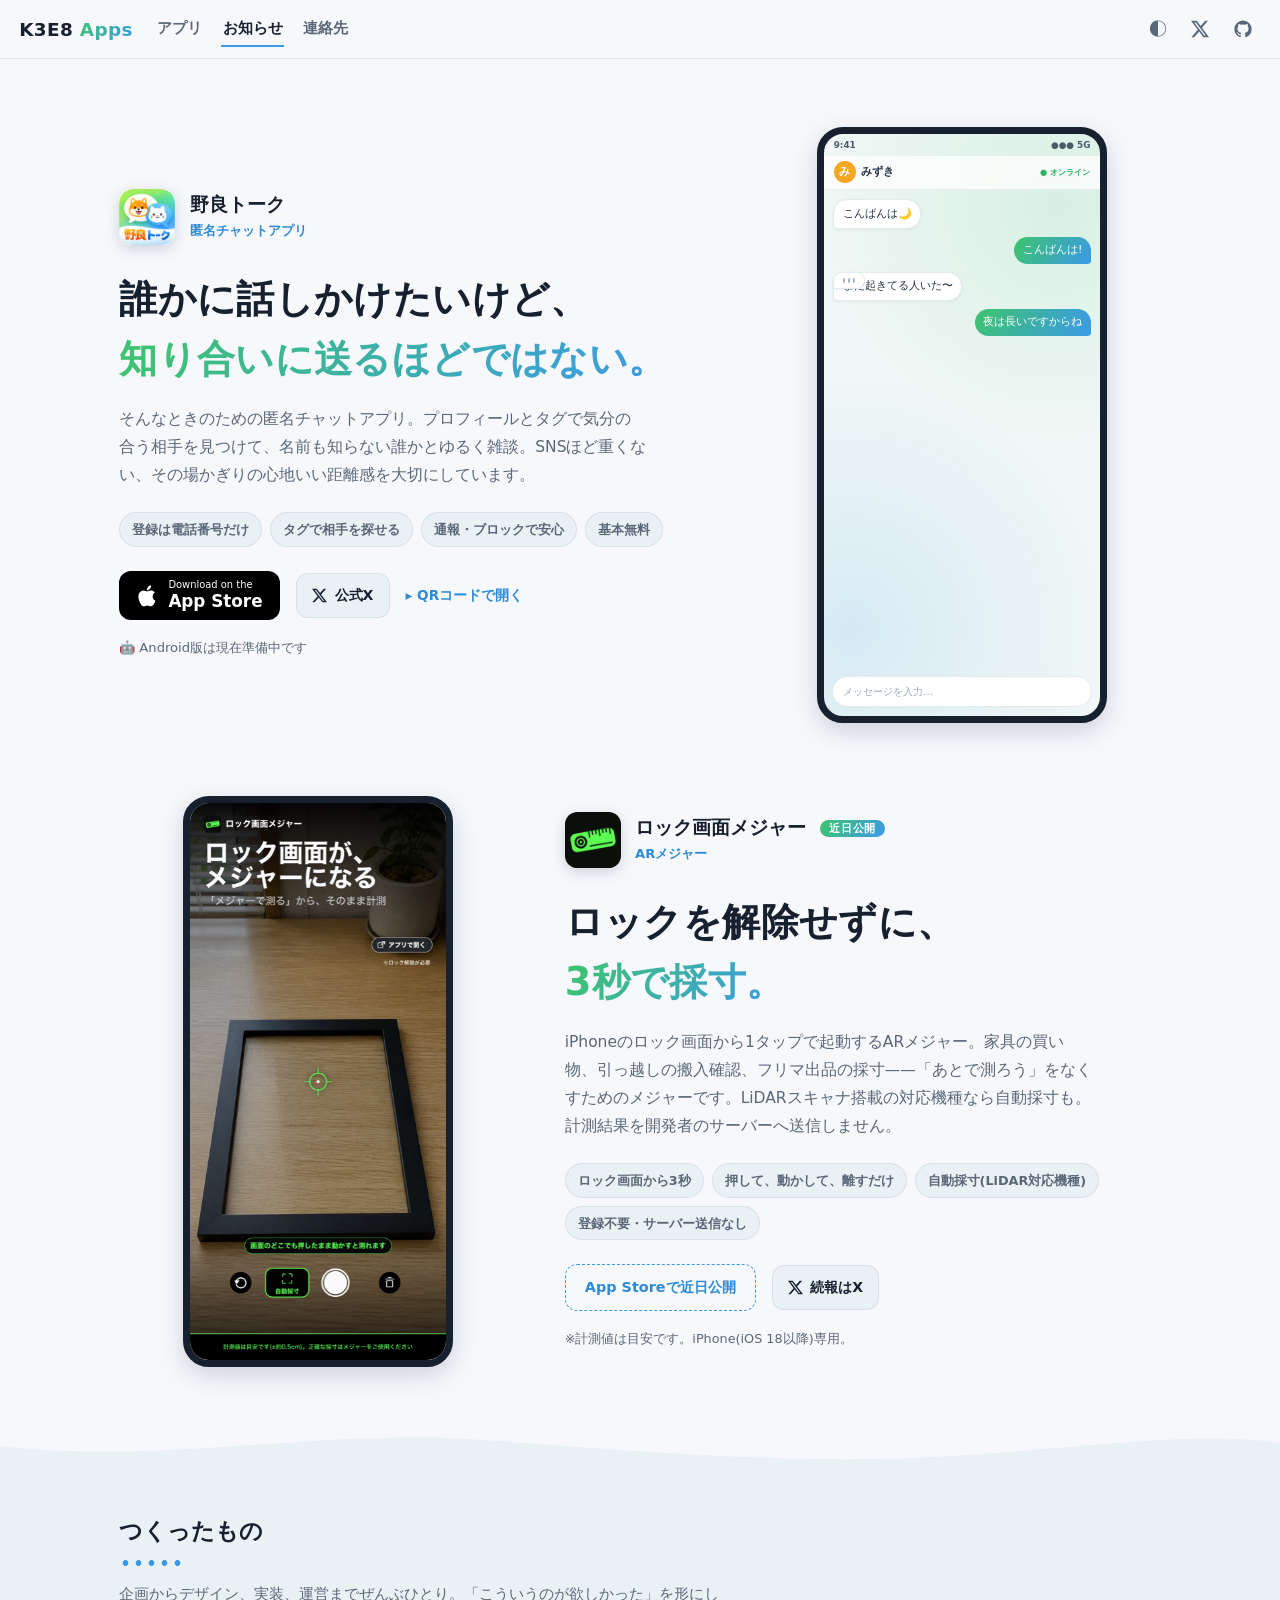
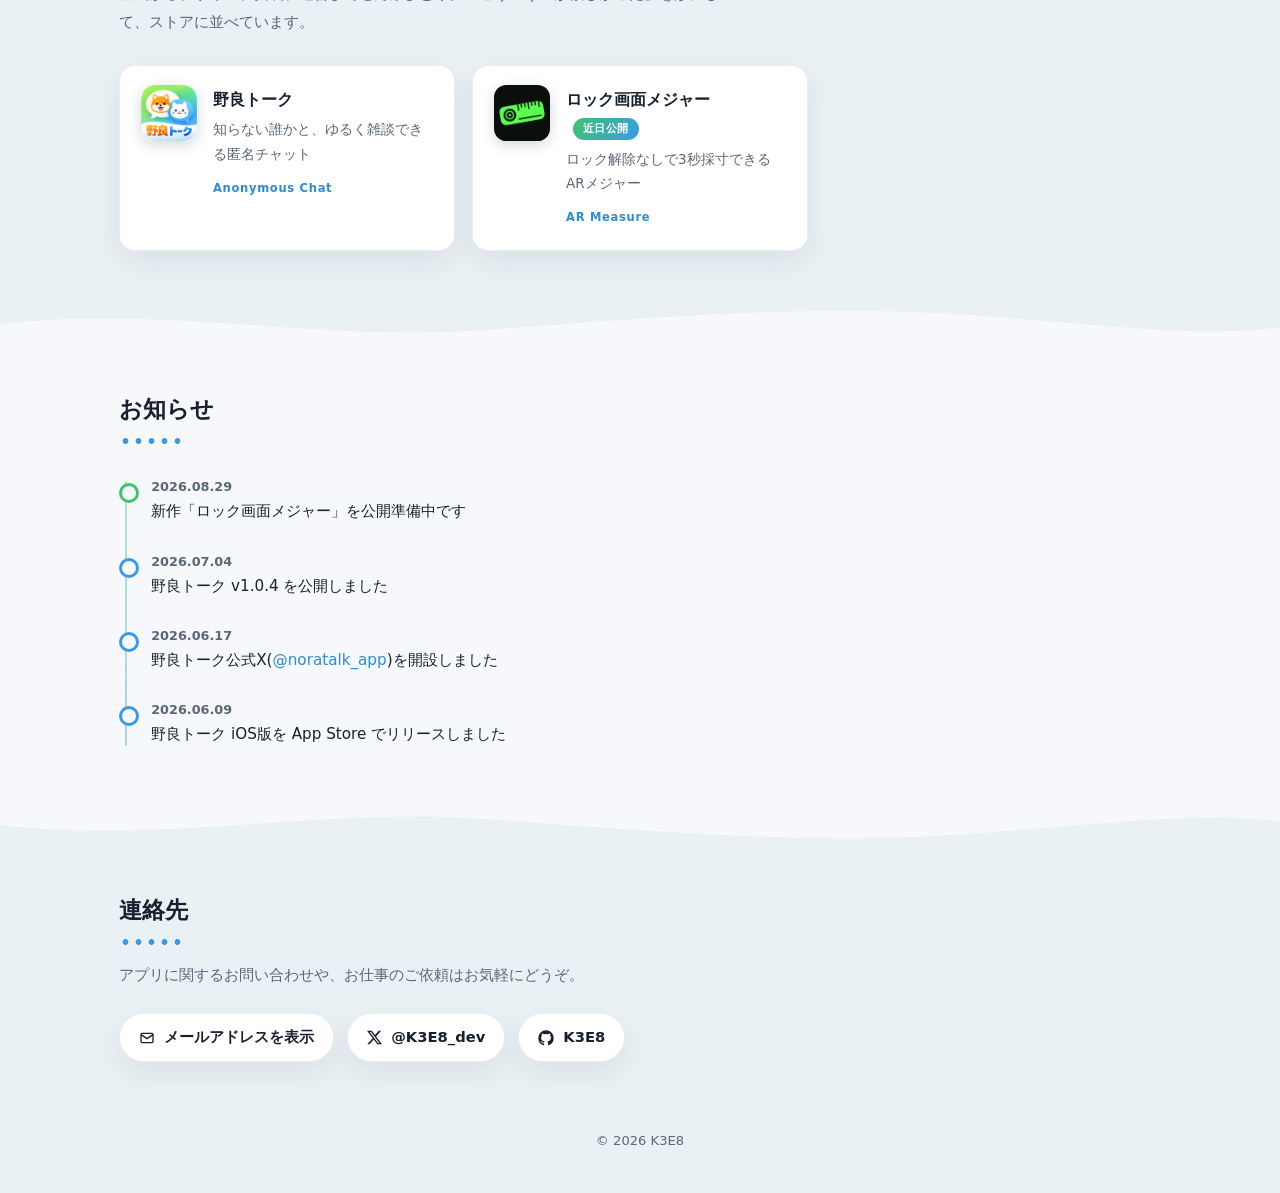
==== commit cde06aaf: "新作「ロック画面メジャー」を追加(近日公開) - 野良トークのヒーロー直下に左右反転レイアウトの紹介セクションを追加   (確定コピー「ロックを解除せずに、3秒で採寸。」+ App Store用スクシ" ====
--- a/index.html
+++ b/index.html
@@ -4,12 +4,12 @@
   <meta charset="UTF-8">
   <meta name="viewport" content="width=device-width, initial-scale=1.0">
   <title>K3E8 Apps | 個人開発のアプリ置き場</title>
-  <meta name="description" content="K3E8(ケイ)の個人開発アプリ紹介サイト。匿名チャットアプリ「野良トーク」を配信中。企画からデザイン、実装、運営までひとりで作っています。">
+  <meta name="description" content="K3E8(ケイ)の個人開発アプリ紹介サイト。匿名チャットアプリ「野良トーク」を配信中、ARメジャー「ロック画面メジャー」も近日公開。企画からデザイン、実装、運営までひとりで作っています。">
 
   <link rel="canonical" href="https://k3e8.github.io/">
   <meta property="og:type" content="website">
   <meta property="og:title" content="K3E8 Apps | 個人開発のアプリ置き場">
-  <meta property="og:description" content="匿名チャットアプリ「野良トーク」を配信中。個人開発アプリの紹介サイトです。">
+  <meta property="og:description" content="匿名チャットアプリ「野良トーク」を配信中、ARメジャー「ロック画面メジャー」も近日公開。個人開発アプリの紹介サイトです。">
   <meta property="og:url" content="https://k3e8.github.io/">
   <meta property="og:image" content="https://k3e8.github.io/assets/img/og.png">
   <meta name="twitter:card" content="summary_large_image">
@@ -22,7 +22,7 @@
   <meta name="theme-color" content="#0c1220" media="(prefers-color-scheme: dark)">
   <link rel="icon" href="data:image/svg+xml,%3Csvg xmlns='http://www.w3.org/2000/svg' viewBox='0 0 64 64'%3E%3Cdefs%3E%3ClinearGradient id='g' x1='0' y1='0' x2='1' y2='1'%3E%3Cstop offset='0' stop-color='%233ec46d'/%3E%3Cstop offset='1' stop-color='%233b9ae8'/%3E%3C/linearGradient%3E%3C/defs%3E%3Crect width='64' height='64' rx='14' fill='url(%23g)'/%3E%3Ctext x='32' y='44' font-family='Helvetica,Arial' font-weight='bold' font-size='34' fill='white' text-anchor='middle'%3EK3%3C/text%3E%3C/svg%3E">
   <!-- ?v= はキャッシュ対策のバージョン。CSS/JSを変更したら数字を上げる -->
-  <link rel="stylesheet" href="css/style.css?v=5">
+  <link rel="stylesheet" href="css/style.css?v=6">
 
   <script type="application/ld+json">
   {
@@ -37,6 +37,12 @@
         "applicationCategory": "SocialNetworkingApplication",
         "offers": { "@type": "Offer", "price": "0", "priceCurrency": "JPY" },
         "url": "https://apps.apple.com/jp/app/id6766537702"
+      },
+      {
+        "@type": "SoftwareApplication",
+        "name": "ロック画面メジャー",
+        "operatingSystem": "iOS",
+        "applicationCategory": "UtilitiesApplication"
       }
     ]
   }
@@ -129,6 +135,40 @@
     </a>
   </section>
 
+  <!-- ============ ロック画面メジャー(近日公開) ============ -->
+  <section class="hero-app hero-app--alt">
+    <div class="hero-copy">
+      <div class="hero-brand">
+        <img class="app-icon" src="assets/img/locklens/icon-512.png" width="56" height="56" alt="ロック画面メジャーのアイコン">
+        <div>
+          <p class="hero-appname">ロック画面メジャー <span class="tag-soon">近日公開</span></p>
+          <p class="hero-genre">ARメジャー</p>
+        </div>
+      </div>
+      <h2>ロックを解除せずに、<br><span class="accent">3秒で採寸。</span></h2>
+      <p class="hero-desc">
+        iPhoneのロック画面から1タップで起動するARメジャー。家具の買い物、引っ越しの搬入確認、フリマ出品の採寸——「あとで測ろう」をなくすためのメジャーです。LiDARスキャナ搭載の対応機種なら自動採寸も。計測結果を開発者のサーバーへ送信しません。
+      </p>
+      <ul class="feature-chips" aria-label="特徴">
+        <li>ロック画面から3秒</li>
+        <li>押して、動かして、離すだけ</li>
+        <li>自動採寸(LiDAR対応機種)</li>
+        <li>登録不要・サーバー送信なし</li>
+      </ul>
+      <div class="store-row">
+        <span class="soon-pill">App Storeで近日公開</span>
+        <a class="x-btn" href="https://x.com/K3E8_dev" target="_blank" rel="noopener" title="続報はXでお知らせ">
+          <svg viewBox="0 0 24 24" width="15" height="15" fill="currentColor" aria-hidden="true"><path d="M18.9 1.15h3.68l-8.04 9.19L24 22.85h-7.4l-5.8-7.58-6.64 7.58H.47l8.6-9.83L0 1.15h7.59l5.24 6.93 6.07-6.93Zm-1.29 19.5h2.04L6.49 3.24H4.3L17.6 20.65Z"/></svg>
+          <span>続報はX</span>
+        </a>
+      </div>
+      <p class="fine-note">※計測値は目安です。iPhone(iOS 18以降)専用。</p>
+    </div>
+    <div class="hero-media">
+      <img class="phone-shot" src="assets/img/locklens/ss01.png" width="382" height="830" alt="ロック画面メジャー: ロック画面から起動して額縁を採寸している画面" loading="lazy">
+    </div>
+  </section>
+
   <!-- ============ つくったもの ============ -->
   <div class="wave" aria-hidden="true">
     <svg viewBox="0 0 1440 56" preserveAspectRatio="none"><path d="M0,28 C180,52 360,6 540,20 C720,34 900,54 1080,40 C1260,26 1350,10 1440,24 L1440,56 L0,56 Z"/></svg>
@@ -146,12 +186,12 @@
             <span class="app-genre">Anonymous Chat</span>
           </div>
         </a>
-        <div class="app-card app-card--soon reveal" aria-label="開発中のアプリ">
-          <div class="soon-icon" aria-hidden="true">?</div>
+        <div class="app-card reveal" aria-label="近日公開のアプリ">
+          <img class="app-icon" src="assets/img/locklens/icon-512.png" width="56" height="56" alt="" loading="lazy">
           <div>
-            <h3>NEXT APP</h3>
-            <p>次のアプリを開発中。続報は <a href="https://x.com/K3E8_dev" target="_blank" rel="noopener">X</a> でお知らせします</p>
-            <span class="app-genre">Coming Soon</span>
+            <h3>ロック画面メジャー <span class="tag-soon">近日公開</span></h3>
+            <p>ロック解除なしで3秒採寸できるARメジャー</p>
+            <span class="app-genre">AR Measure</span>
           </div>
         </div>
       </div>
@@ -165,6 +205,7 @@
   <section class="section" id="news">
     <h2 class="section-title">お知らせ</h2>
     <ol class="timeline reveal">
+      <li><time datetime="2026-08-29">2026.08.29</time><p>新作「ロック画面メジャー」を公開準備中です</p></li>
       <li><time datetime="2026-07-04">2026.07.04</time><p>野良トーク v1.0.4 を公開しました</p></li>
       <li><time datetime="2026-06-17">2026.06.17</time><p>野良トーク公式X(<a href="https://x.com/noratalk_app" target="_blank" rel="noopener">@noratalk_app</a>)を開設しました</p></li>
       <li><time datetime="2026-06-09">2026.06.09</time><p>野良トーク iOS版を App Store でリリースしました</p></li>
--- a/css/style.css
+++ b/css/style.css
@@ -92,7 +92,7 @@
 .hero-brand { display: flex; align-items: center; gap: 0.9rem; }
 .hero-appname { font-weight: 800; font-size: 1.2rem; line-height: 1.4; }
 .hero-genre { font-size: 0.82rem; font-weight: 700; color: var(--accent-text); }
-.hero-copy h1 {
+.hero-copy h1, .hero-copy h2 {
   margin-top: 1.5rem;
   font-size: clamp(1.5rem, 4.2vw, 2.4rem);
   font-weight: 800; line-height: 1.55; letter-spacing: 0.01em;
@@ -101,6 +101,28 @@
 .hero-media { display: block; max-width: 290px; width: 100%; justify-self: center; }
 .hero-media .phone-demo { transition: transform 0.25s ease, box-shadow 0.25s ease; }
 .hero-media:hover .phone-demo { transform: translateY(-5px); box-shadow: 0 16px 36px rgba(20, 40, 70, 0.26); }
+
+/* 2作目以降の紹介セクション(左右反転) */
+.hero-app--alt { grid-template-columns: 0.8fr 1.2fr; padding-top: 1rem; }
+.hero-app--alt .hero-media { order: -1; max-width: 270px; }
+.phone-shot {
+  width: 100%; height: auto;
+  border: 7px solid #16202e; border-radius: 26px;
+  box-shadow: 0 8px 24px rgba(20, 40, 70, 0.18);
+}
+.tag-soon {
+  display: inline-block; margin-left: 0.45rem; padding: 0.08rem 0.6rem;
+  border-radius: 999px; font-size: 0.66rem; font-weight: 700; letter-spacing: 0.05em;
+  color: #fff; background: linear-gradient(120deg, var(--accent-1), var(--accent-2));
+  vertical-align: 0.18em; white-space: nowrap;
+}
+.soon-pill {
+  display: inline-flex; align-items: center;
+  padding: 0.6rem 1.2rem; border-radius: 12px;
+  border: 1px dashed var(--accent-2); color: var(--accent-text);
+  font-weight: 700; font-size: 0.9rem;
+}
+.fine-note { margin-top: 1rem; font-size: 0.8rem; color: var(--text-sub); }
 
 /* ============ 波の区切り・帯 ============ */
 .wave { color: var(--bg-soft); line-height: 0; }
@@ -319,6 +341,8 @@
 /* ============ レスポンシブ ============ */
 @media (max-width: 820px) {
   .hero-app { grid-template-columns: 1fr; gap: 2.2rem; padding-top: 2.8rem; }
+  .hero-app--alt { padding-top: 1rem; }
+  .hero-app--alt .hero-media { order: 0; }
   .hero-media { max-width: 240px; }
   .global-nav { gap: 0.8rem; font-size: 0.86rem; }
   .header-inner { gap: 0.9rem; }
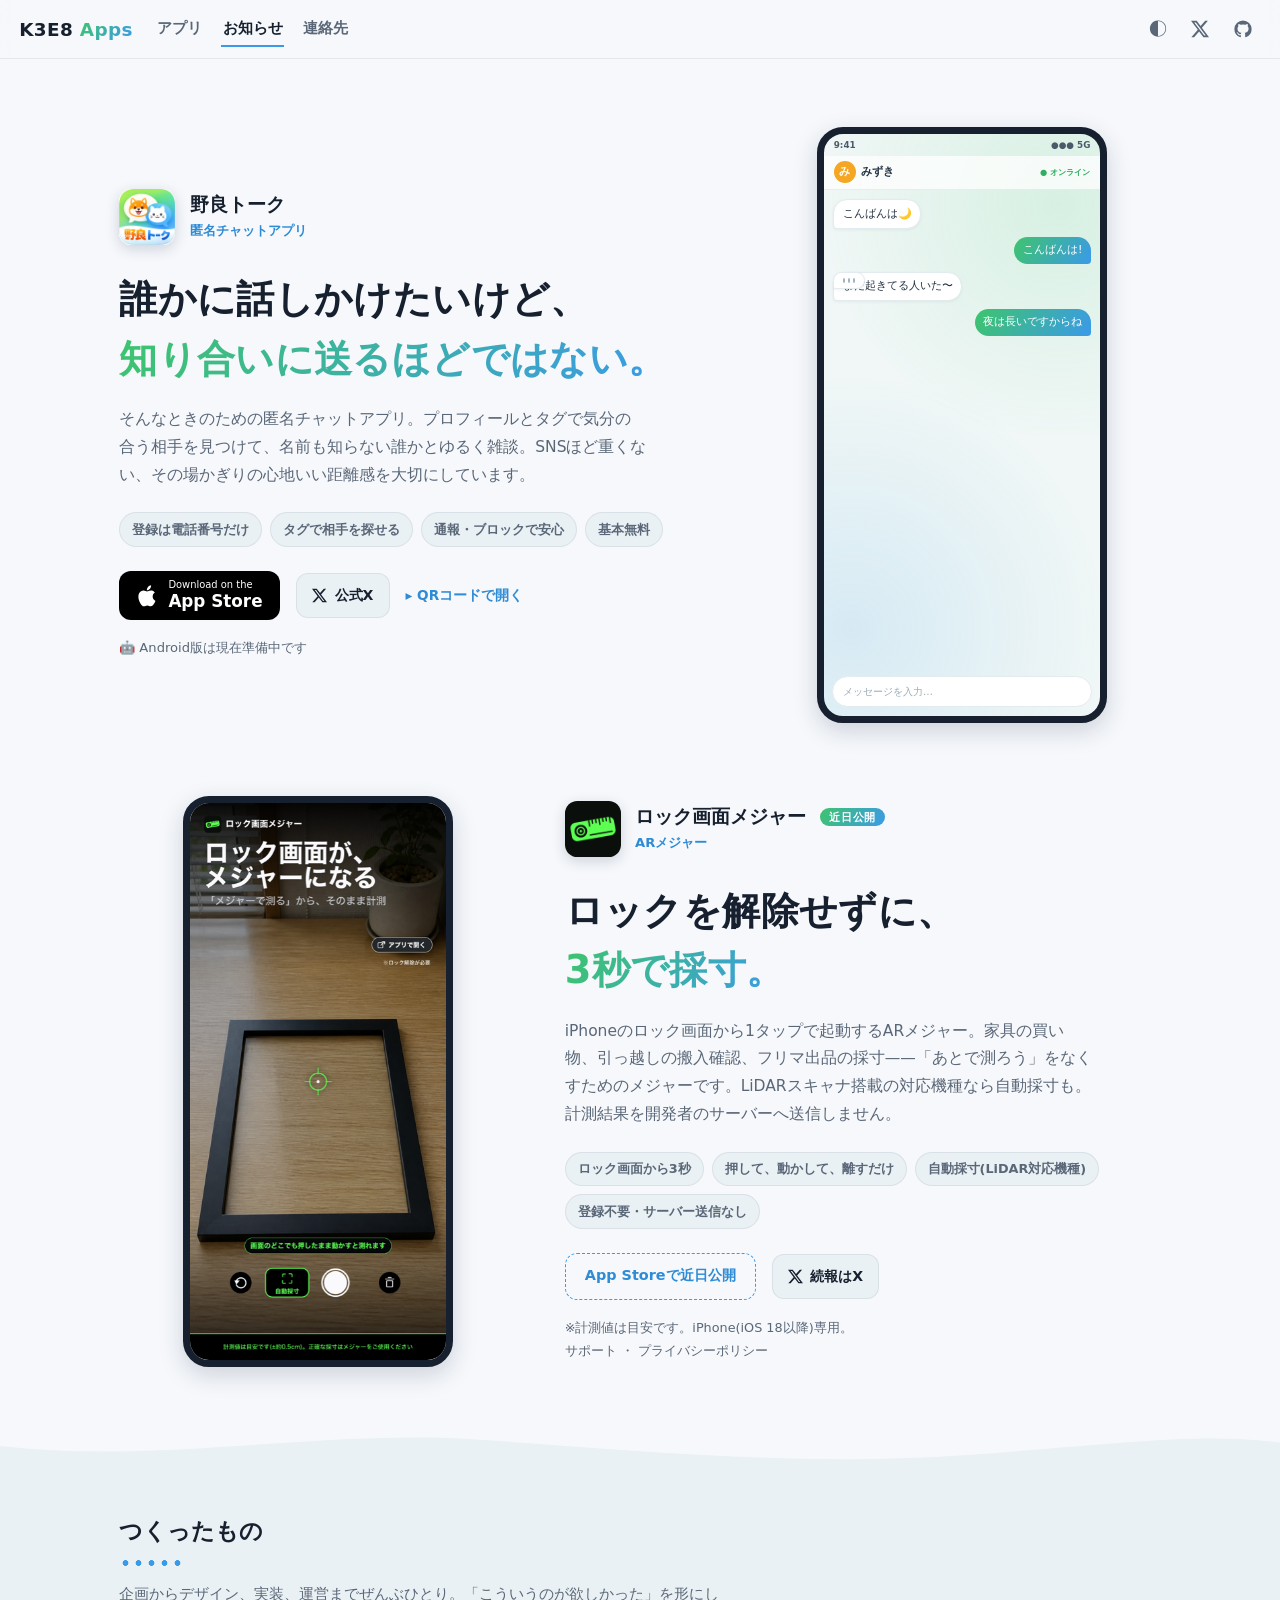
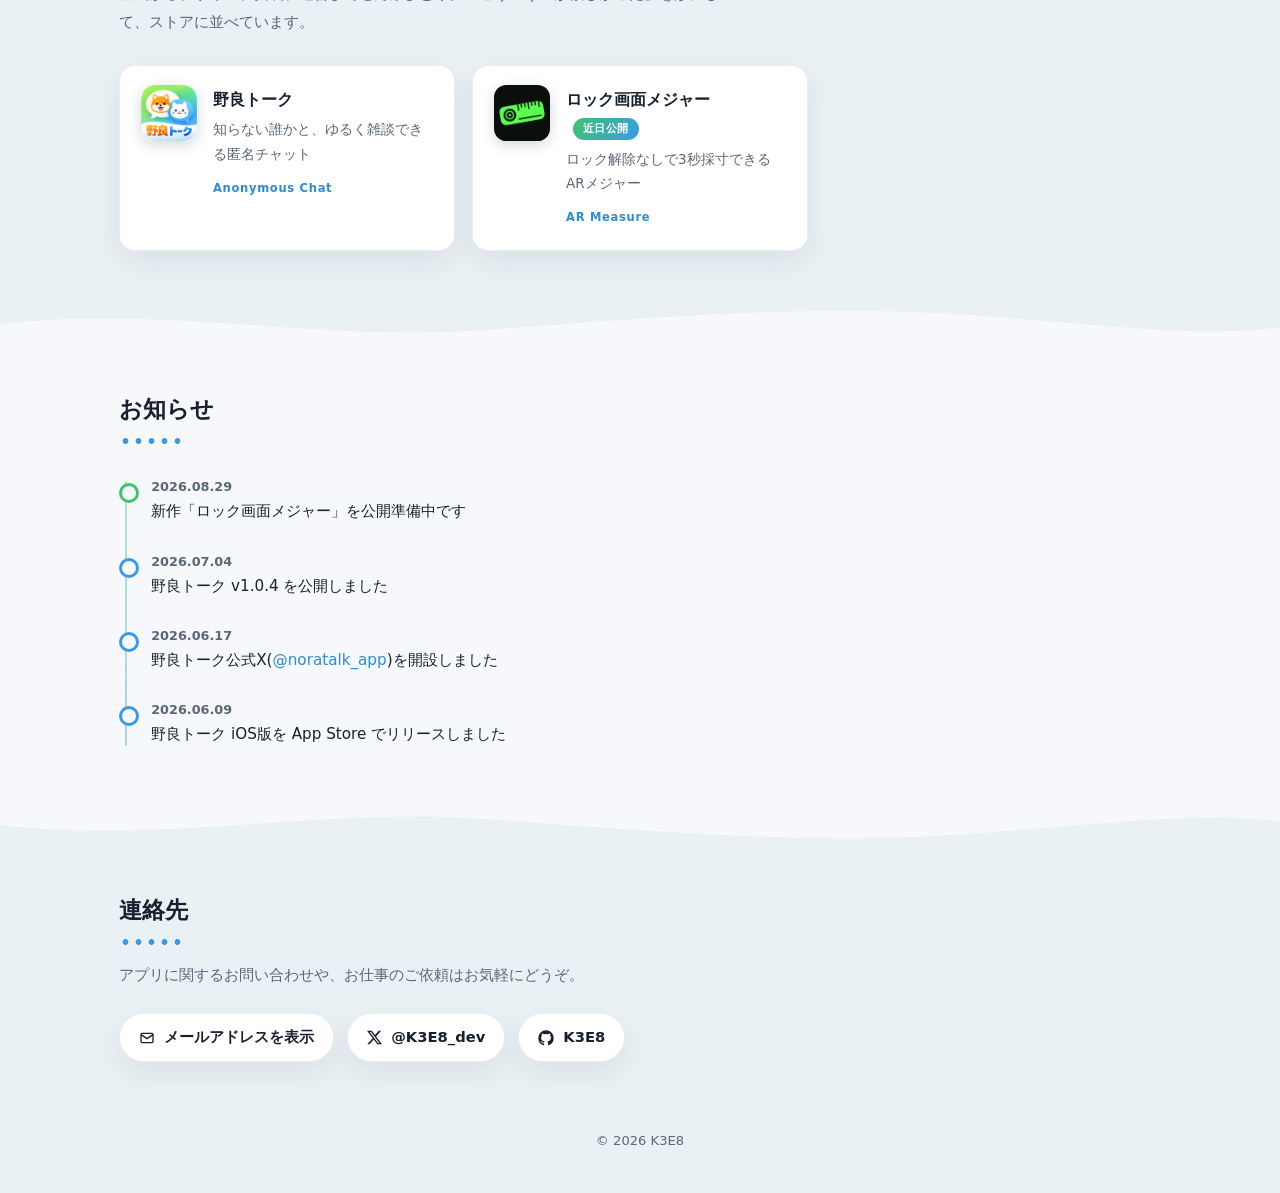
==== commit eb0e0cfe: "ホームからロック画面メジャーのサポート/ポリシーへリンク+配信用ページ規約をREADMEへ明文化" ====
--- a/index.html
+++ b/index.html
@@ -162,7 +162,8 @@
           <span>続報はX</span>
         </a>
       </div>
-      <p class="fine-note">※計測値は目安です。iPhone(iOS 18以降)専用。</p>
+      <p class="fine-note">※計測値は目安です。iPhone(iOS 18以降)専用。<br>
+        <a href="locklens/support.html">サポート</a> ・ <a href="locklens/privacy.html">プライバシーポリシー</a></p>
     </div>
     <div class="hero-media">
       <img class="phone-shot" src="assets/img/locklens/ss01.png" width="382" height="830" alt="ロック画面メジャー: ロック画面から起動して額縁を採寸している画面" loading="lazy">
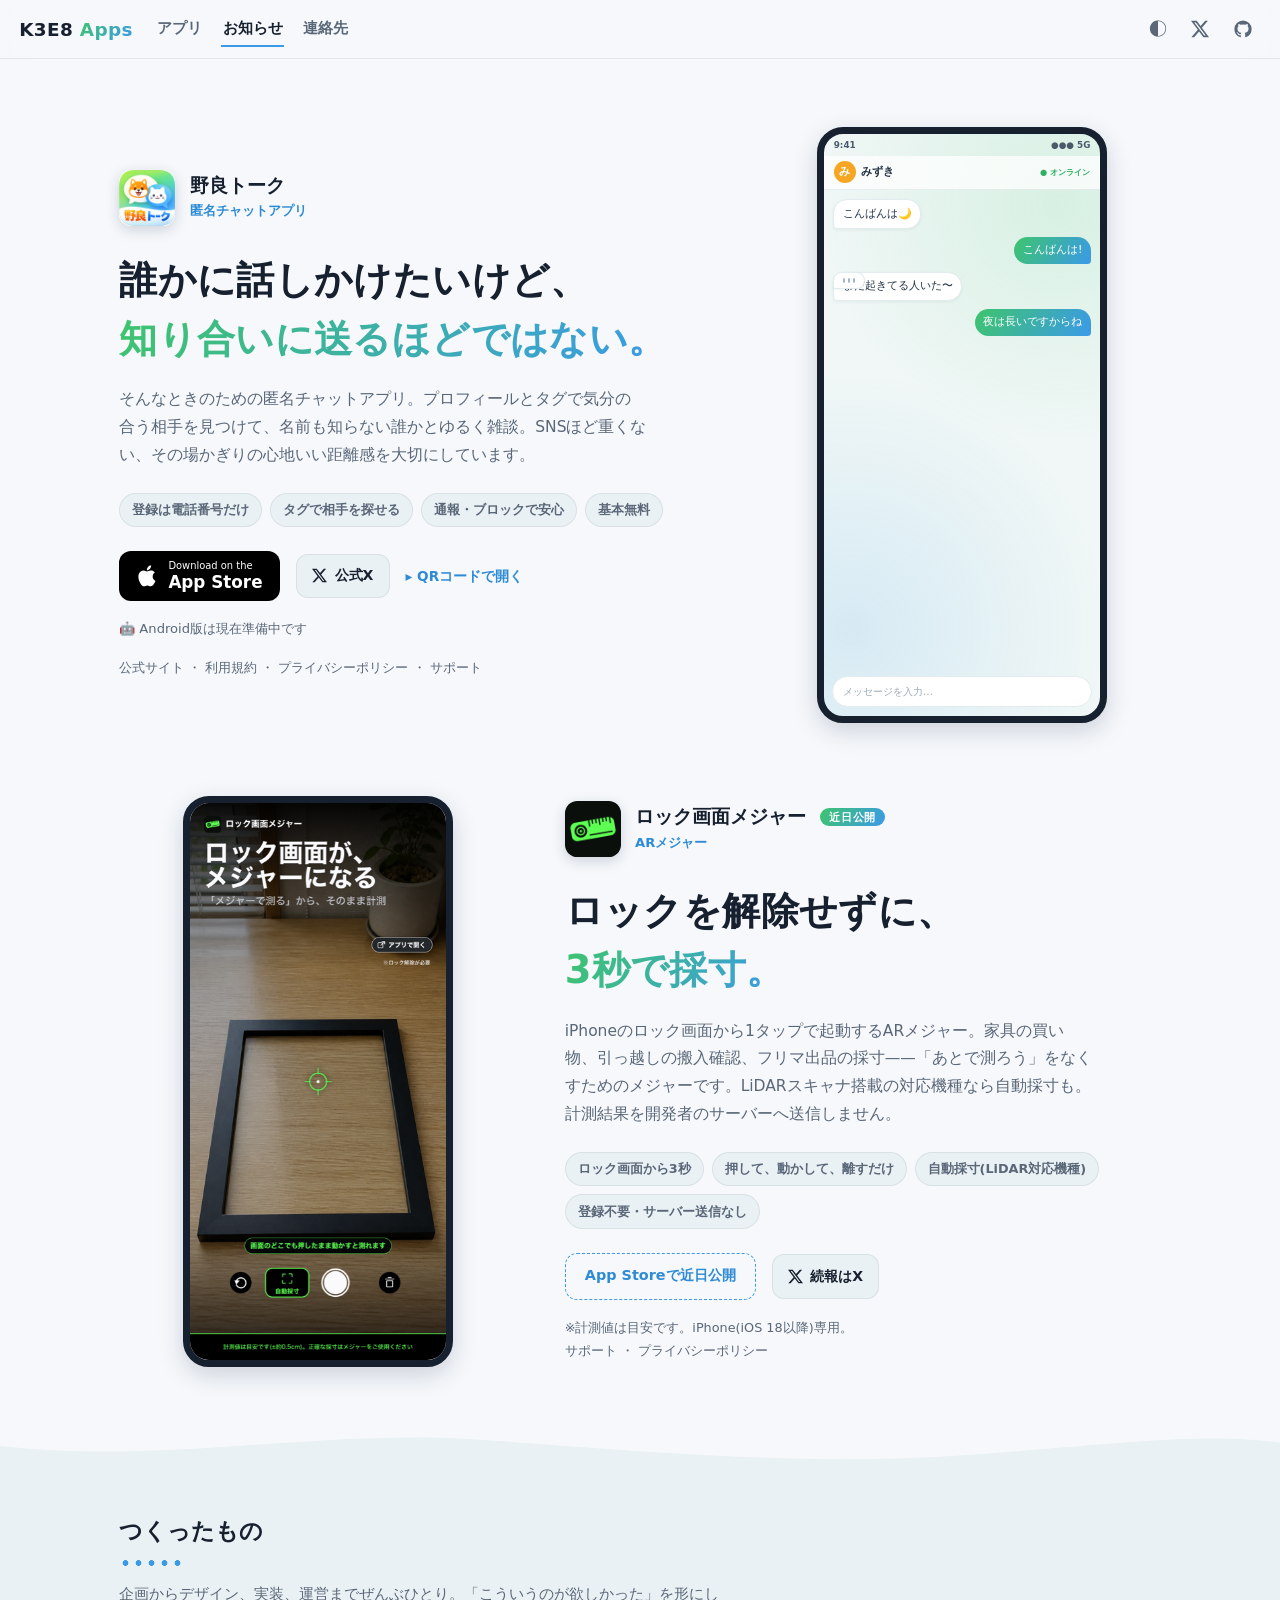
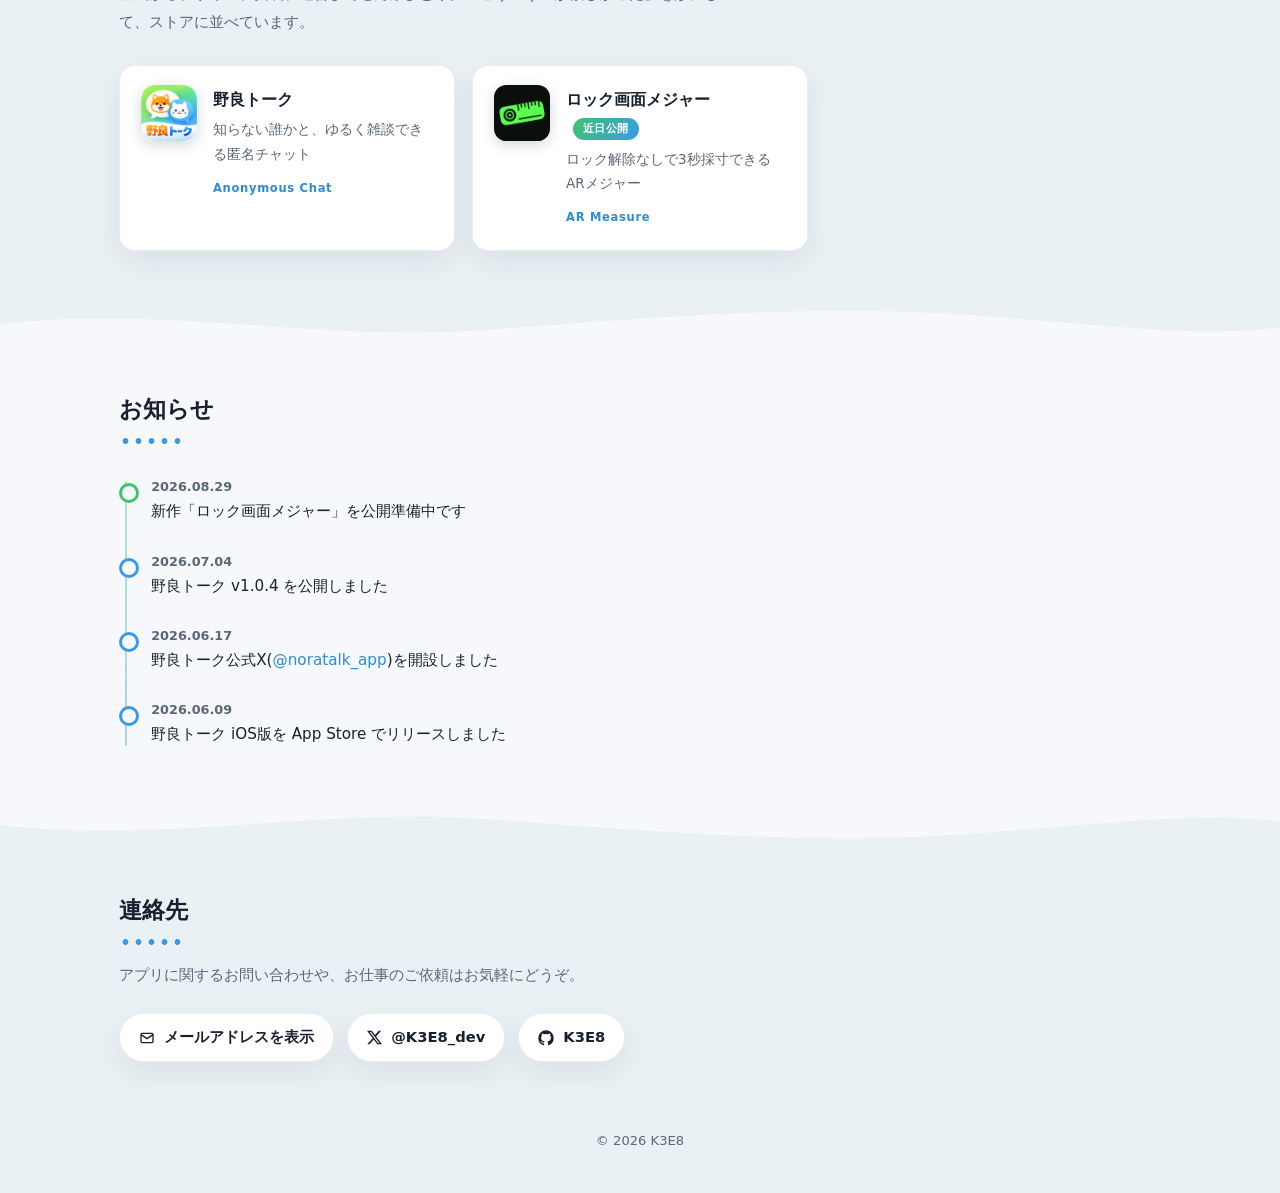
==== commit 13da14ce: "野良トークのヒーローから公式サイト・規約・ポリシーへリンク READMEの規約「ホームの該当アプリ欄からポリシーページへリンクする」に 野良トーク欄が未対応だったため。野良トークはApp Store " ====
--- a/index.html
+++ b/index.html
@@ -111,6 +111,11 @@
         </details>
       </div>
       <p class="android-note">Android版は現在準備中です</p>
+      <p class="fine-note">
+        <a href="https://chat-app-prod-20260120.web.app/" target="_blank" rel="noopener">公式サイト</a> ・
+        <a href="https://chat-app-prod-20260120.web.app/terms" target="_blank" rel="noopener">利用規約</a> ・
+        <a href="https://chat-app-prod-20260120.web.app/privacy" target="_blank" rel="noopener">プライバシーポリシー</a> ・
+        <a href="https://chat-app-prod-20260120.web.app/support" target="_blank" rel="noopener">サポート</a></p>
     </div>
 
     <a class="hero-media" href="https://apps.apple.com/jp/app/id6766537702" target="_blank" rel="noopener" aria-label="App Storeで野良トークを見る">
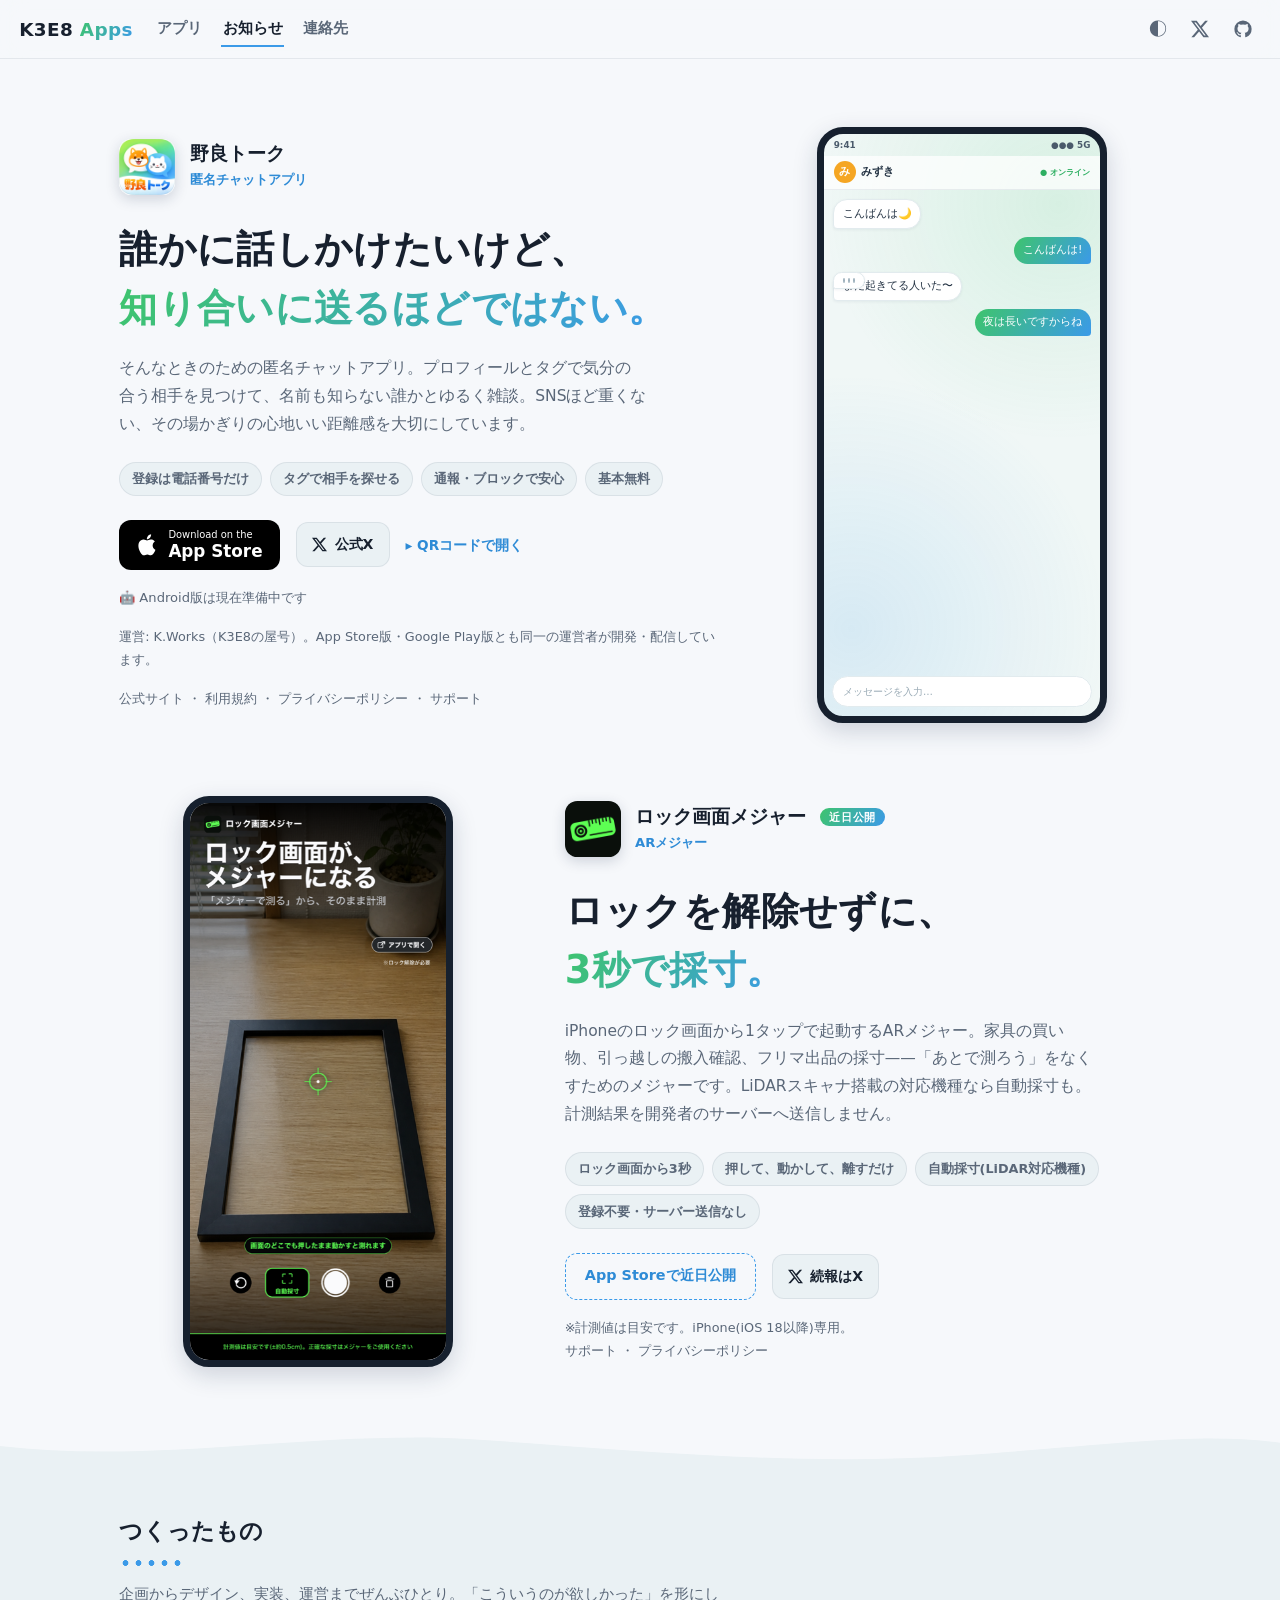
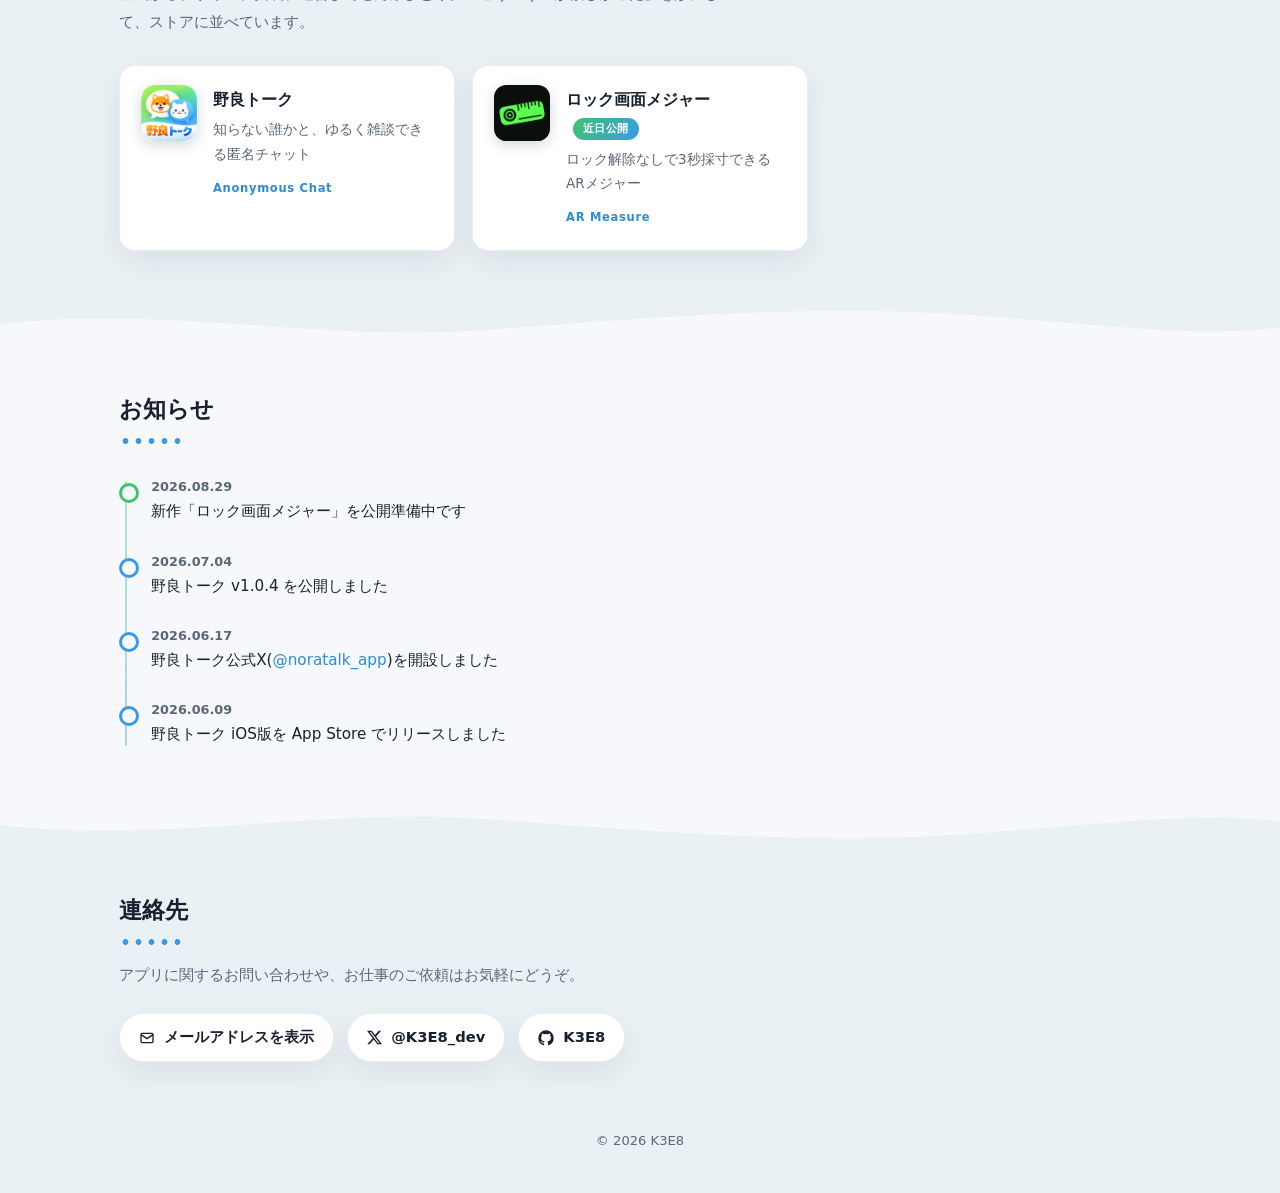
==== commit 4630eb42: "野良トークの運営者表記(K.Works)を追加 Google Play 再審査請求の裏付けとして、運営者が K3E8 の屋号 K.Works であり App Store 版と Google Play " ====
--- a/index.html
+++ b/index.html
@@ -29,7 +29,7 @@
     "@context": "https://schema.org",
     "@graph": [
       { "@type": "WebSite", "name": "K3E8 Apps", "url": "https://k3e8.github.io/" },
-      { "@type": "Person", "name": "K3E8", "url": "https://k3e8.github.io/" },
+      { "@type": "Person", "name": "K3E8", "alternateName": "K.Works", "url": "https://k3e8.github.io/" },
       {
         "@type": "SoftwareApplication",
         "name": "野良トーク",
@@ -111,6 +111,7 @@
         </details>
       </div>
       <p class="android-note">Android版は現在準備中です</p>
+      <p class="fine-note">運営: K.Works（K3E8の屋号）。App Store版・Google Play版とも同一の運営者が開発・配信しています。</p>
       <p class="fine-note">
         <a href="https://chat-app-prod-20260120.web.app/" target="_blank" rel="noopener">公式サイト</a> ・
         <a href="https://chat-app-prod-20260120.web.app/terms" target="_blank" rel="noopener">利用規約</a> ・
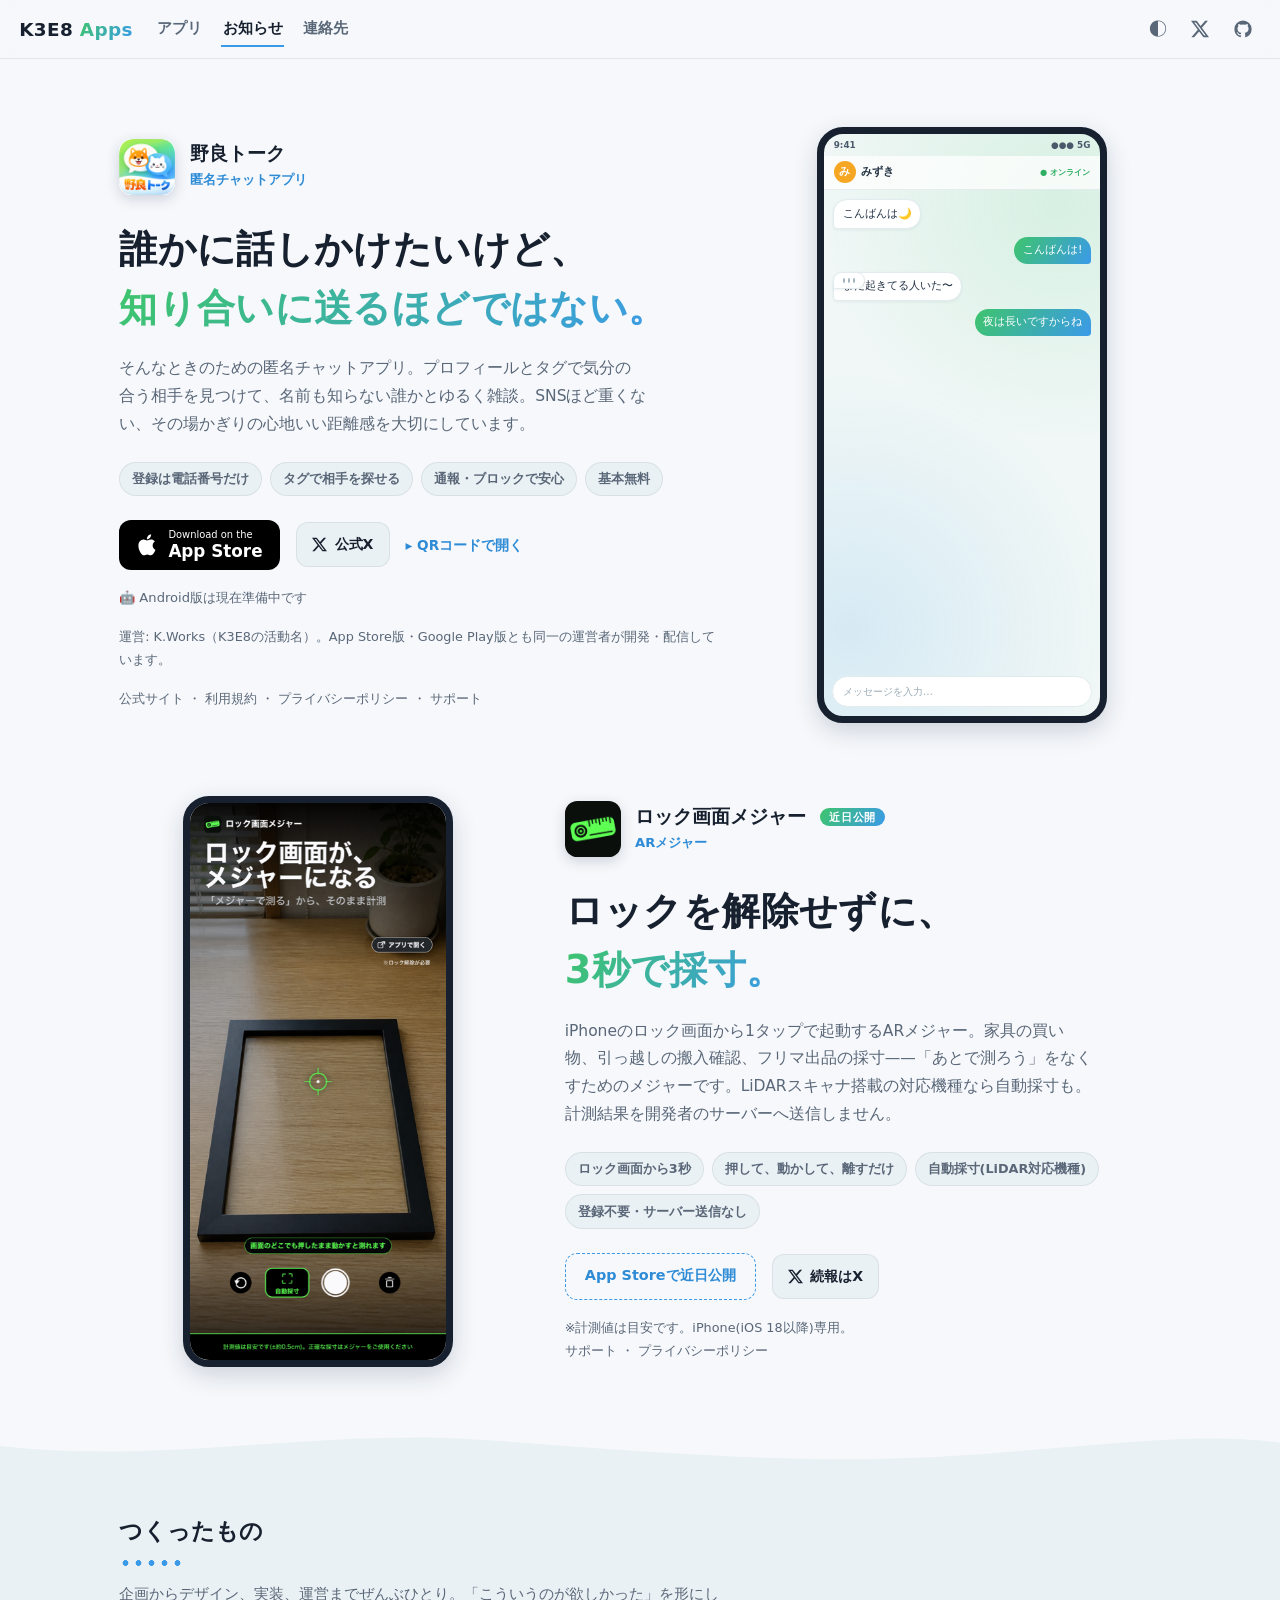
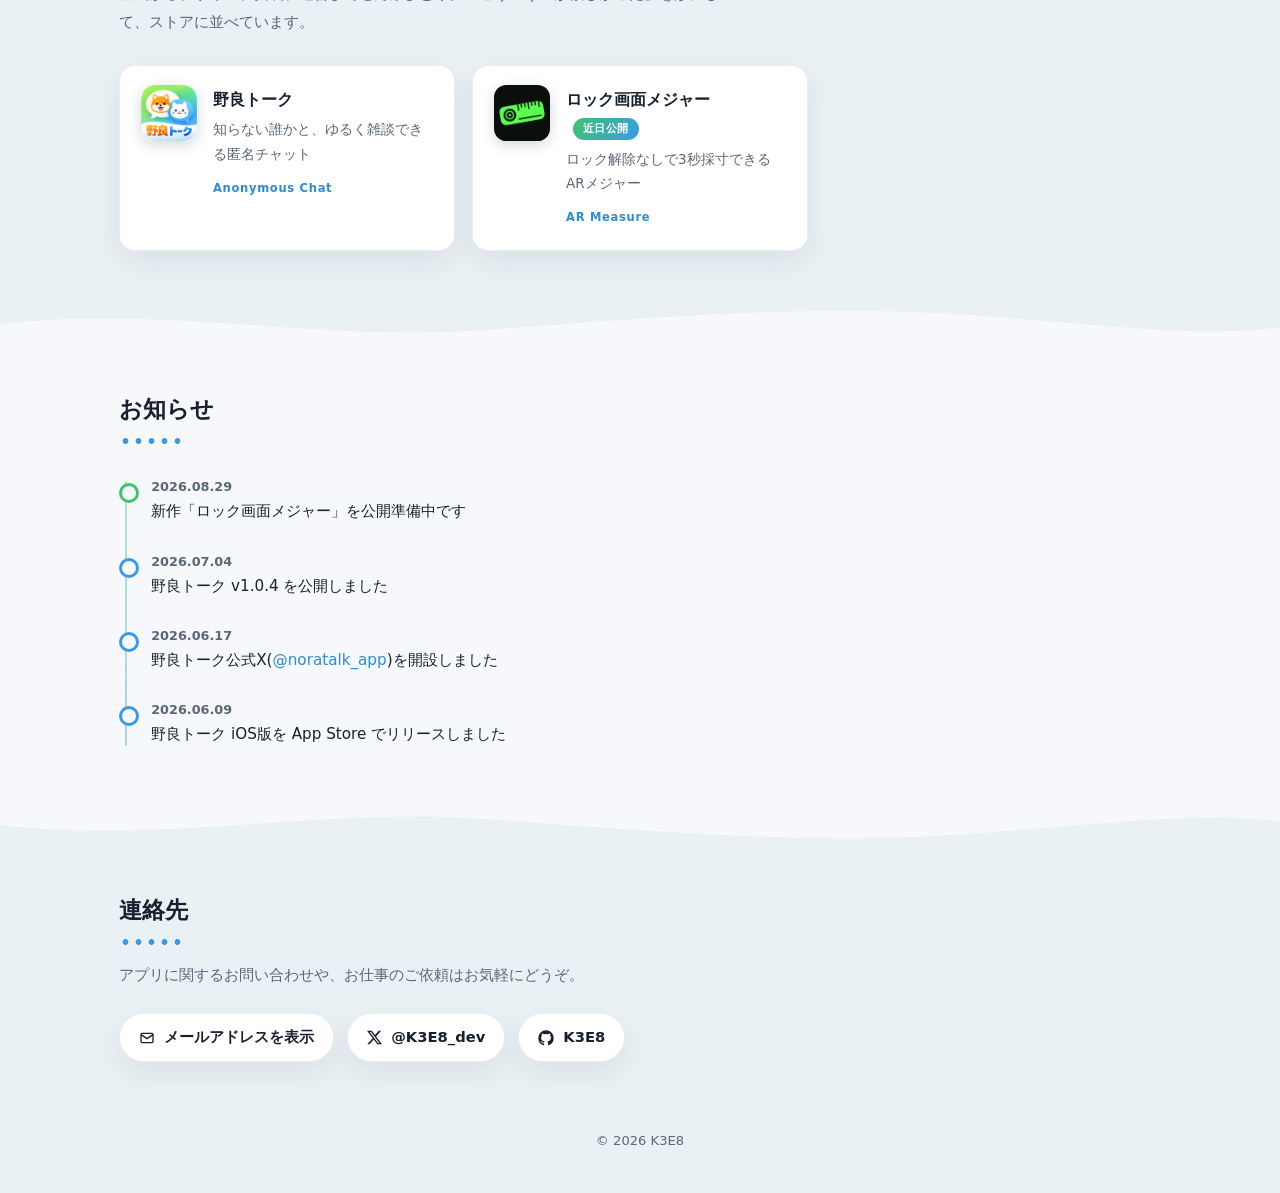
==== commit 1a3d6216: "野良トークの運営者表記を「活動名」に統一 Co-Authored-By: Claude Fable 5.1 <noreply@anthropic.com>" ====
--- a/index.html
+++ b/index.html
@@ -111,7 +111,7 @@
         </details>
       </div>
       <p class="android-note">Android版は現在準備中です</p>
-      <p class="fine-note">運営: K.Works（K3E8の屋号）。App Store版・Google Play版とも同一の運営者が開発・配信しています。</p>
+      <p class="fine-note">運営: K.Works（K3E8の活動名）。App Store版・Google Play版とも同一の運営者が開発・配信しています。</p>
       <p class="fine-note">
         <a href="https://chat-app-prod-20260120.web.app/" target="_blank" rel="noopener">公式サイト</a> ・
         <a href="https://chat-app-prod-20260120.web.app/terms" target="_blank" rel="noopener">利用規約</a> ・
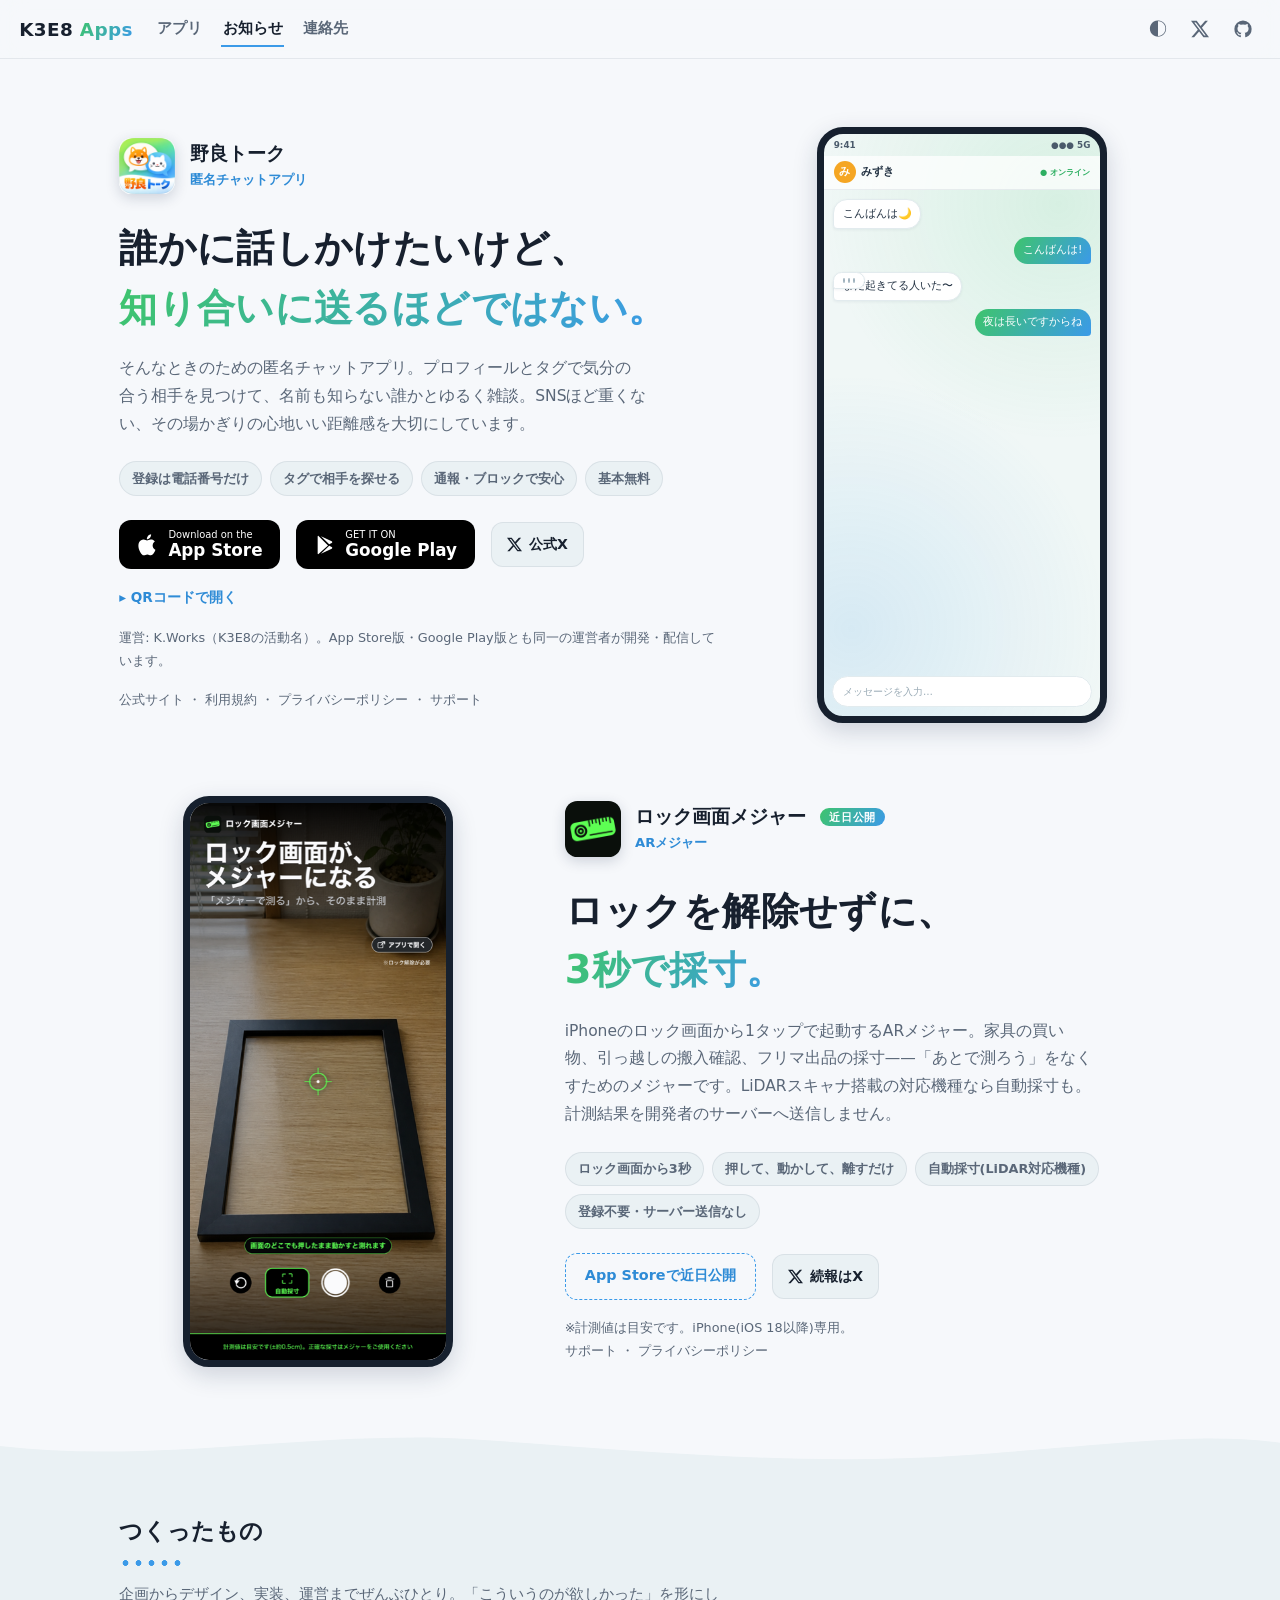
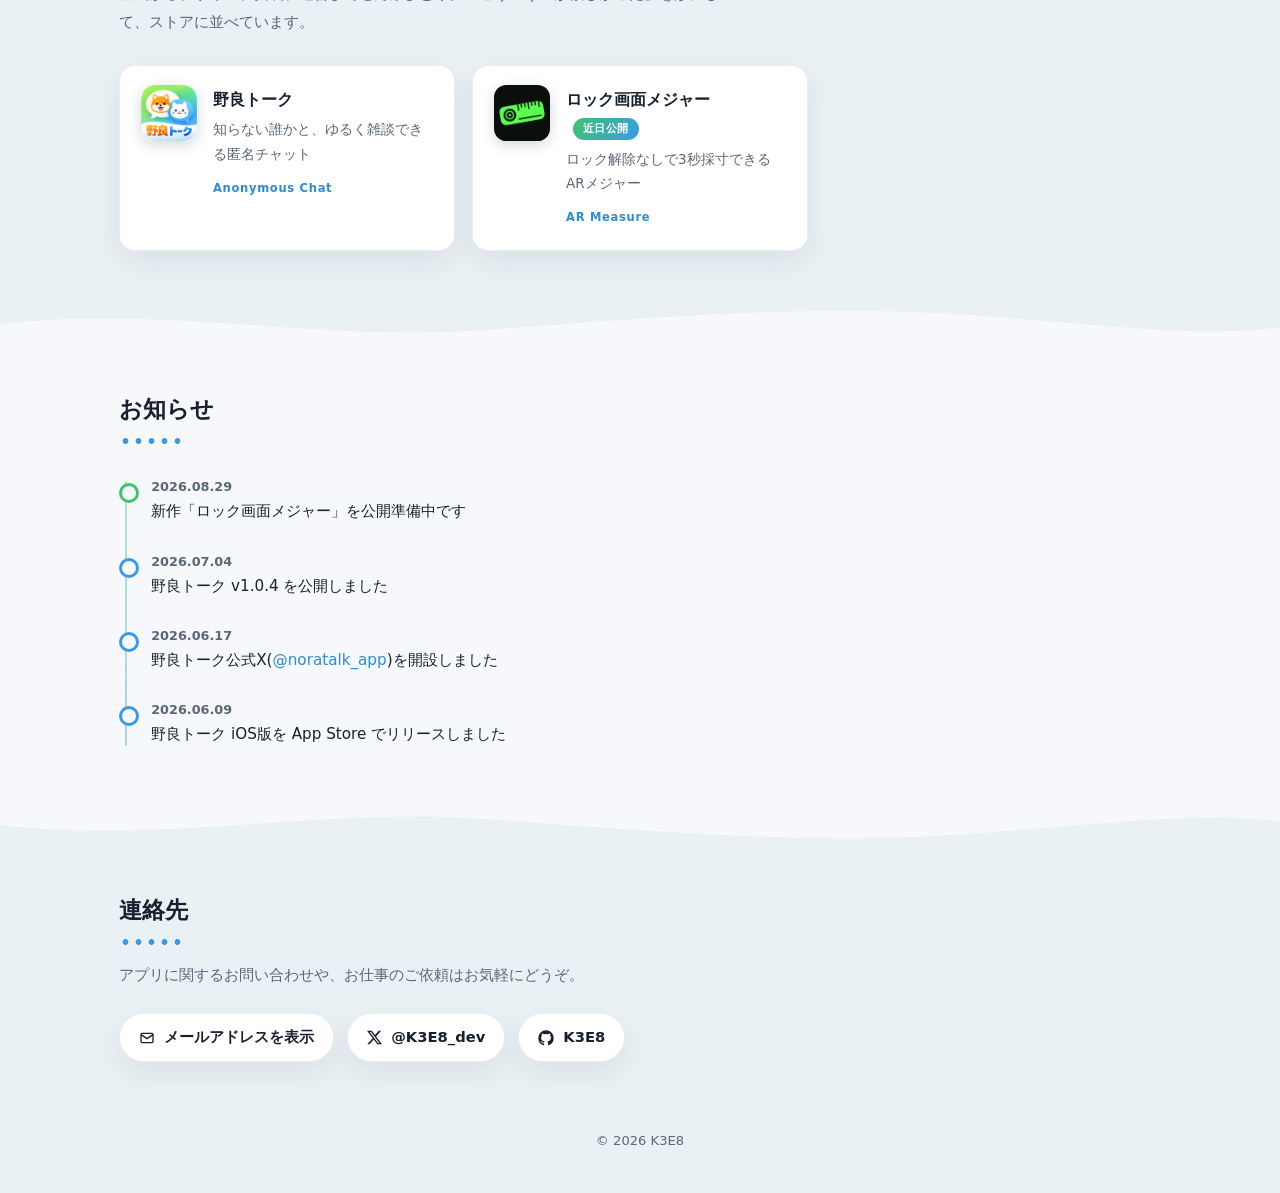
==== commit 98e8135c: "野良トークの Google Play リンクを追加し「Android版は準備中」を削除 Google Play で審査が通り Android 版の配信が始まったため、ストアボタンを両方掲載する。  C" ====
--- a/index.html
+++ b/index.html
@@ -33,7 +33,7 @@
       {
         "@type": "SoftwareApplication",
         "name": "野良トーク",
-        "operatingSystem": "iOS",
+        "operatingSystem": "iOS, Android",
         "applicationCategory": "SocialNetworkingApplication",
         "offers": { "@type": "Offer", "price": "0", "priceCurrency": "JPY" },
         "url": "https://apps.apple.com/jp/app/id6766537702"
@@ -98,6 +98,10 @@
           <svg viewBox="0 0 24 24" width="22" height="22" fill="currentColor" aria-hidden="true"><path d="M17.05 12.54c-.03-2.89 2.36-4.28 2.47-4.35-1.35-1.97-3.44-2.24-4.18-2.27-1.78-.18-3.47 1.05-4.37 1.05-.9 0-2.29-1.02-3.77-1-1.94.03-3.72 1.13-4.72 2.86-2.01 3.49-.51 8.66 1.45 11.49.96 1.39 2.1 2.94 3.6 2.88 1.45-.06 2-.93 3.74-.93 1.75 0 2.24.93 3.77.9 1.56-.03 2.55-1.41 3.5-2.8 1.1-1.61 1.56-3.17 1.58-3.25-.03-.02-3.03-1.16-3.07-4.58ZM14.18 4.06c.8-.97 1.34-2.32 1.19-3.66-1.15.05-2.55.77-3.38 1.74-.74.85-1.39 2.23-1.22 3.54 1.29.1 2.6-.65 3.41-1.62Z"/></svg>
           <span><small>Download on the</small><strong>App Store</strong></span>
         </a>
+        <a class="store-btn" href="https://play.google.com/store/apps/details?id=com.koshiba.chatapp" target="_blank" rel="noopener">
+          <svg viewBox="0 0 24 24" width="22" height="22" fill="currentColor" aria-hidden="true"><path d="M4 2.6v18.8c0 .5.5.8.9.5l10.4-9.4L4.9 2.1c-.4-.3-.9 0-.9.5Zm12.6 8.7 2.7-1.6c.9-.5.9-1.4 0-1.9L7.6 2.4l9 8.9Zm0 1.4-9 8.9 11.7-5.4c.9-.5.9-1.4 0-1.9l-2.7-1.6Z"/></svg>
+          <span><small>GET IT ON</small><strong>Google Play</strong></span>
+        </a>
         <a class="x-btn" href="https://x.com/noratalk_app" target="_blank" rel="noopener" title="野良トーク公式Xを開く">
           <svg viewBox="0 0 24 24" width="15" height="15" fill="currentColor" aria-hidden="true"><path d="M18.9 1.15h3.68l-8.04 9.19L24 22.85h-7.4l-5.8-7.58-6.64 7.58H.47l8.6-9.83L0 1.15h7.59l5.24 6.93 6.07-6.93Zm-1.29 19.5h2.04L6.49 3.24H4.3L17.6 20.65Z"/></svg>
           <span>公式X</span>
@@ -110,7 +114,6 @@
           </div>
         </details>
       </div>
-      <p class="android-note">Android版は現在準備中です</p>
       <p class="fine-note">運営: K.Works（K3E8の活動名）。App Store版・Google Play版とも同一の運営者が開発・配信しています。</p>
       <p class="fine-note">
         <a href="https://chat-app-prod-20260120.web.app/" target="_blank" rel="noopener">公式サイト</a> ・
